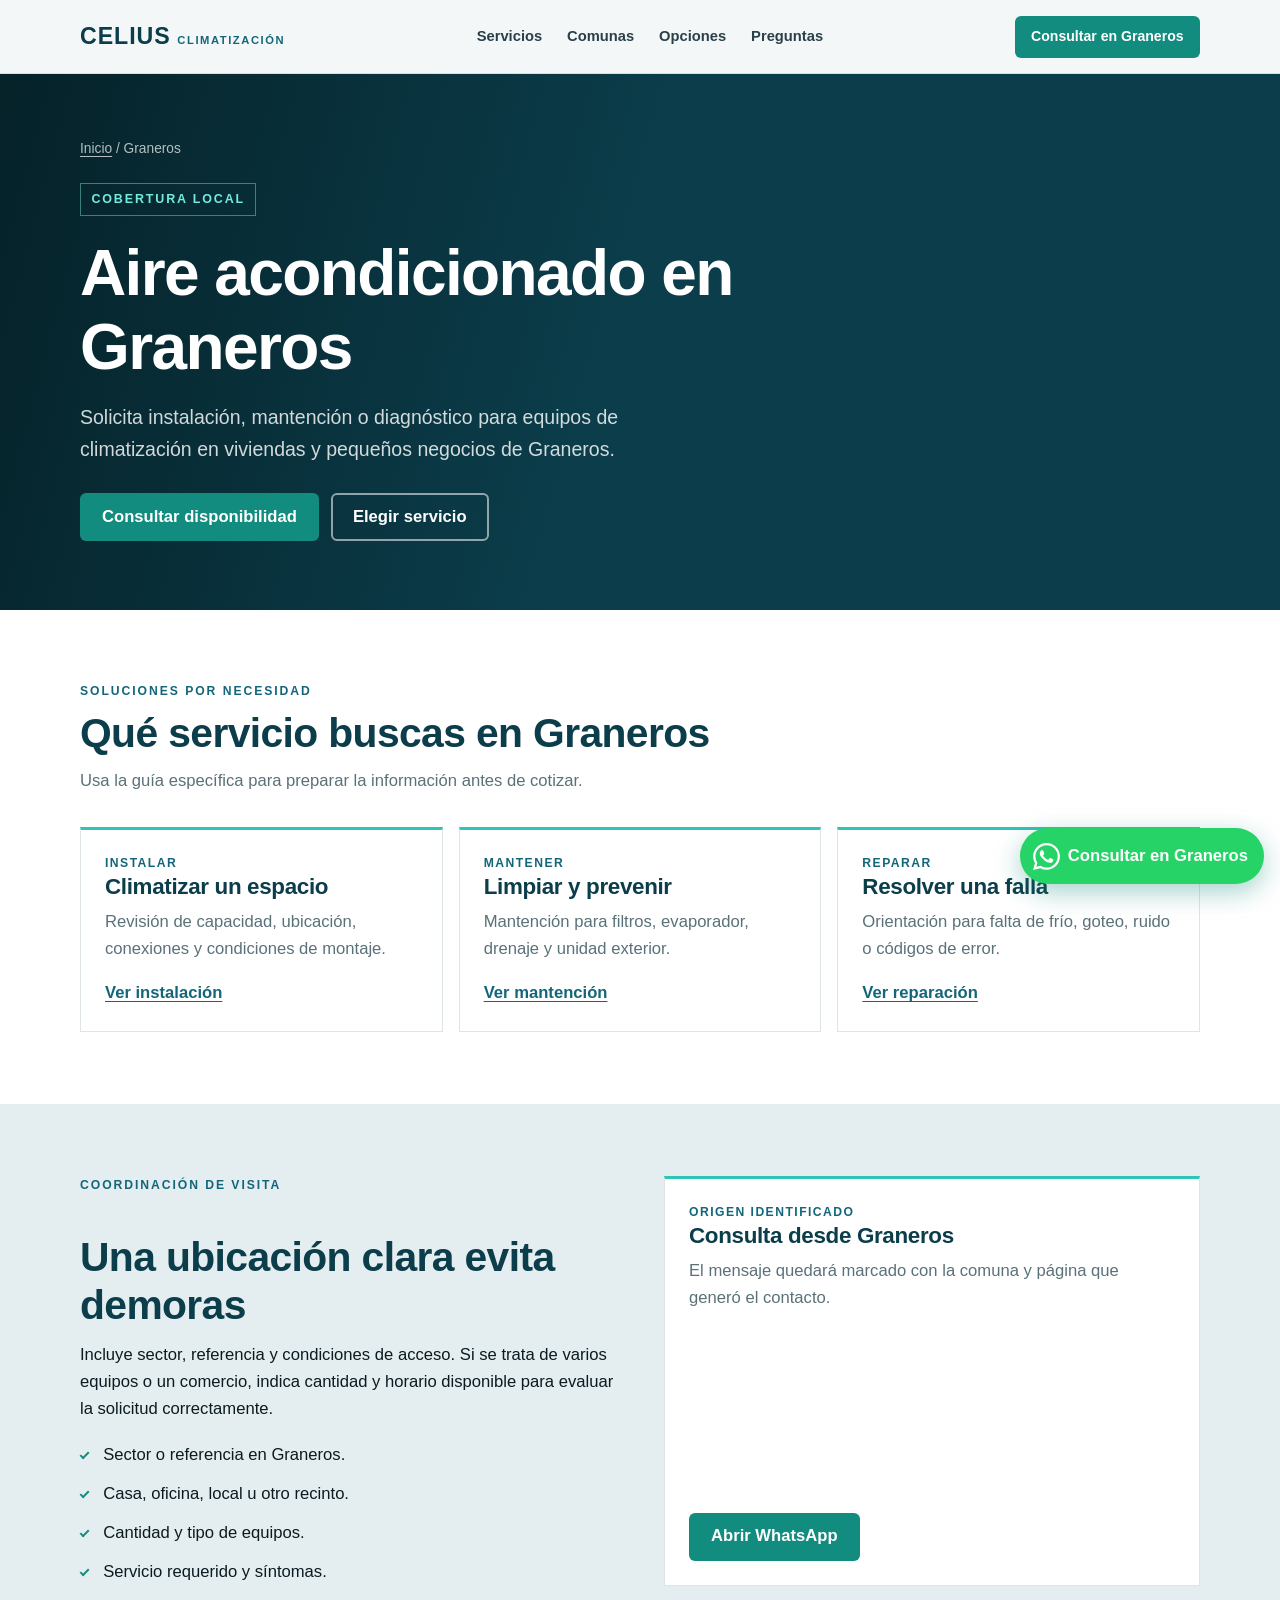
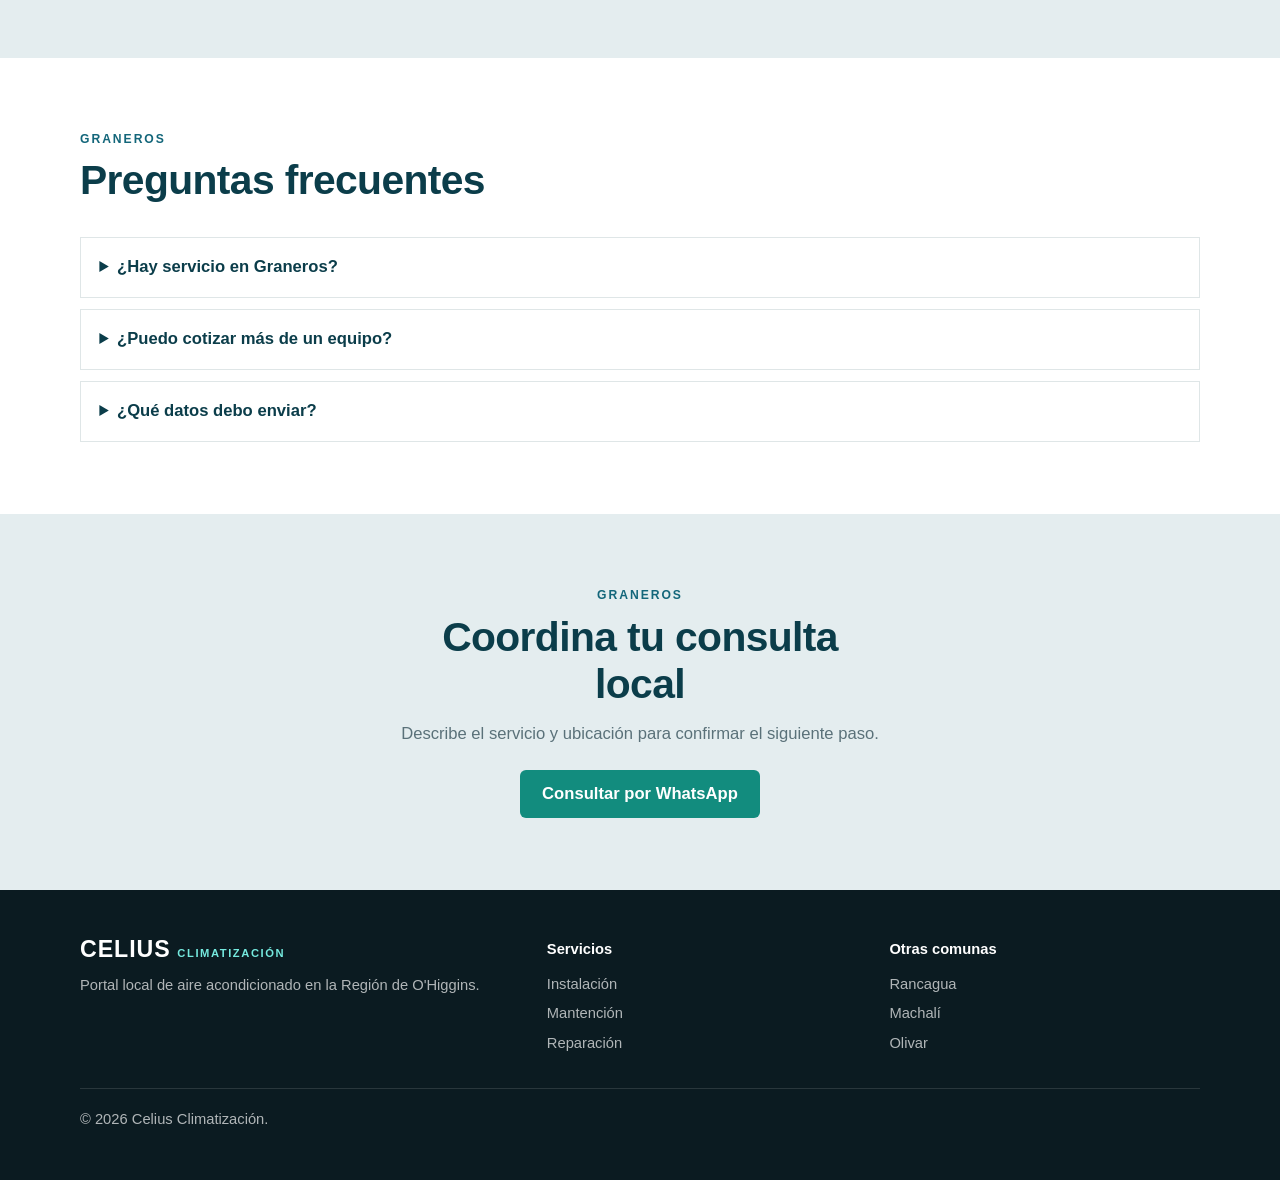
==== aire-acondicionado-graneros/index.html @ a05f1987 "feat: update sitemap and llms.txt with new service URLs and last modified dates, enhancing SEO and u" ====
<!DOCTYPE html>
<html lang="es-CL">
<head>
  <meta charset="UTF-8"><meta name="viewport" content="width=device-width, initial-scale=1"><meta name="theme-color" content="#0B3D4A">
  <title>Aire Acondicionado en Graneros | Servicio Técnico Local</title>
  <meta name="description" content="Cotiza instalación, mantención y reparación de aire acondicionado en Graneros. Atención residencial y comercial coordinada por WhatsApp.">
  <meta name="robots" content="index, follow, max-image-preview:large">
  <link rel="canonical" href="https://www.celius.cl/aire-acondicionado-graneros/"><link rel="icon" href="/favicon.ico" sizes="any"><link rel="stylesheet" href="/assets/site.css?v=20260730">
  <meta property="og:type" content="website"><meta property="og:locale" content="es_CL"><meta property="og:site_name" content="Celius Climatización">
  <meta property="og:title" content="Aire Acondicionado en Graneros"><meta property="og:description" content="Instalación, mantención y reparación de climatización en Graneros."><meta property="og:url" content="https://www.celius.cl/aire-acondicionado-graneros/"><meta property="og:image" content="https://www.celius.cl/images/hero-instalacion-exterior.jpg">
  <script type="application/ld+json">
  {
    "@context":"https://schema.org",
    "@graph":[
      {"@type":"WebPage","@id":"https://www.celius.cl/aire-acondicionado-graneros/#webpage","url":"https://www.celius.cl/aire-acondicionado-graneros/","name":"Aire Acondicionado en Graneros","description":"Instalación, mantención y reparación de aire acondicionado en Graneros.","isPartOf":{"@id":"https://www.celius.cl/#website"},"about":{"@id":"https://www.celius.cl/#business"}},
      {"@type":"BreadcrumbList","itemListElement":[{"@type":"ListItem","position":1,"name":"Inicio","item":"https://www.celius.cl/"},{"@type":"ListItem","position":2,"name":"Aire acondicionado en Graneros","item":"https://www.celius.cl/aire-acondicionado-graneros/"}]},
      {"@type":"FAQPage","mainEntity":[
        {"@type":"Question","name":"¿Hay servicio de aire acondicionado en Graneros?","acceptedAnswer":{"@type":"Answer","text":"Se reciben solicitudes de instalación, mantención y reparación en Graneros, sujetas a disponibilidad y evaluación del servicio."}},
        {"@type":"Question","name":"¿Puedo cotizar más de un equipo?","acceptedAnswer":{"@type":"Answer","text":"Sí. Indica la cantidad, tipo de recinto y servicio requerido para orientar la solicitud."}},
        {"@type":"Question","name":"¿Qué datos debo enviar desde Graneros?","acceptedAnswer":{"@type":"Answer","text":"Comparte sector o referencia, tipo de propiedad, servicio, cantidad de equipos y fotos si están disponibles."}}
      ]}
    ]
  }
  </script>
</head>
<body data-page="comuna-graneros">
  <a class="skip-link" href="#contenido">Saltar al contenido</a>
  <header class="site-header"><div class="wrap header-inner">
    <a class="logo" href="/" aria-label="Celius Climatización, inicio"><span class="logo-mark">Celius</span><span class="logo-sub">Climatización</span></a>
    <button class="nav-toggle" type="button" aria-expanded="false" aria-controls="site-nav" aria-label="Abrir menú"><span></span></button>
    <nav class="site-nav" id="site-nav" aria-label="Principal"><ul><li><a href="/#servicios">Servicios</a></li><li><a href="/#cobertura">Comunas</a></li><li><a href="#opciones">Opciones</a></li><li><a href="#preguntas">Preguntas</a></li></ul></nav>
    <a class="btn btn-primary header-cta" href="#" data-wa data-wa-source="graneros-header" data-wa-msg="Hola Celius Climatización, necesito servicio de aire acondicionado en Graneros. Sector: / Necesito:">Consultar en Graneros</a>
  </div></header>
  <main id="contenido">
    <section class="page-hero"><div class="wrap">
      <nav class="breadcrumb" aria-label="Migas de pan"><a href="/">Inicio</a> / Graneros</nav>
      <span class="brand-kicker">Cobertura local</span><h1>Aire acondicionado en Graneros</h1>
      <p>Solicita instalación, mantención o diagnóstico para equipos de climatización en viviendas y pequeños negocios de Graneros.</p>
      <div class="hero-actions"><a class="btn btn-primary" href="#" data-wa data-wa-source="graneros-hero" data-wa-msg="Hola Celius Climatización, necesito servicio en Graneros. Sector: / Servicio:">Consultar disponibilidad</a><a class="btn btn-light" href="#opciones">Elegir servicio</a></div>
    </div></section>
    <section class="surface" id="opciones"><div class="wrap">
      <div class="section-head reveal"><span class="eyebrow">Soluciones por necesidad</span><h2>Qué servicio buscas en Graneros</h2><p>Usa la guía específica para preparar la información antes de cotizar.</p></div>
      <div class="card-grid cols-3">
        <article class="card reveal"><span class="number">INSTALAR</span><h2>Climatizar un espacio</h2><p>Revisión de capacidad, ubicación, conexiones y condiciones de montaje.</p><a class="text-link" href="/instalacion-aire-acondicionado/">Ver instalación</a></article>
        <article class="card reveal"><span class="number">MANTENER</span><h2>Limpiar y prevenir</h2><p>Mantención para filtros, evaporador, drenaje y unidad exterior.</p><a class="text-link" href="/mantencion-aire-acondicionado/">Ver mantención</a></article>
        <article class="card reveal"><span class="number">REPARAR</span><h2>Resolver una falla</h2><p>Orientación para falta de frío, goteo, ruido o códigos de error.</p><a class="text-link" href="/reparacion-aire-acondicionado/">Ver reparación</a></article>
      </div>
    </div></section>
    <section class="deep"><div class="wrap split">
      <div class="content reveal"><span class="eyebrow">Coordinación de visita</span><h2>Una ubicación clara evita demoras</h2><p>Incluye sector, referencia y condiciones de acceso. Si se trata de varios equipos o un comercio, indica cantidad y horario disponible para evaluar la solicitud correctamente.</p><ul class="check-list"><li>Sector o referencia en Graneros.</li><li>Casa, oficina, local u otro recinto.</li><li>Cantidad y tipo de equipos.</li><li>Servicio requerido y síntomas.</li></ul></div>
      <aside class="card reveal"><span class="number">ORIGEN IDENTIFICADO</span><h2>Consulta desde Graneros</h2><p>El mensaje quedará marcado con la comuna y página que generó el contacto.</p><a class="btn btn-primary" href="#" data-wa data-wa-source="graneros-datos" data-wa-msg="Hola Celius Climatización, estoy en Graneros. Sector: / Cantidad de equipos: / Necesito:">Abrir WhatsApp</a></aside>
    </div></section>
    <section class="surface" id="preguntas"><div class="wrap">
      <div class="section-head reveal"><span class="eyebrow">Graneros</span><h2>Preguntas frecuentes</h2></div>
      <div class="faq">
        <details class="reveal"><summary>¿Hay servicio en Graneros?</summary><p>Se reciben solicitudes de instalación, mantención y reparación, sujetas a disponibilidad y evaluación.</p></details>
        <details class="reveal"><summary>¿Puedo cotizar más de un equipo?</summary><p>Sí. Indica cantidad, tipo de recinto y servicio para orientar la solicitud.</p></details>
        <details class="reveal"><summary>¿Qué datos debo enviar?</summary><p>Sector o referencia, tipo de propiedad, servicio, cantidad de equipos y fotos si están disponibles.</p></details>
      </div>
    </div></section>
    <section class="cta-band deep"><div class="wrap reveal"><span class="eyebrow">Graneros</span><h2>Coordina tu consulta local</h2><p>Describe el servicio y ubicación para confirmar el siguiente paso.</p><a class="btn btn-primary" href="#" data-wa data-wa-source="graneros-cta-final" data-wa-msg="Hola Celius Climatización, necesito servicio en Graneros. Sector: / Servicio:">Consultar por WhatsApp</a></div></section>
  </main>
  <footer class="site-footer"><div class="wrap footer-grid">
    <div><a class="logo" href="/"><span class="logo-mark">Celius</span><span class="logo-sub">Climatización</span></a><p>Portal local de aire acondicionado en la Región de O'Higgins.</p></div>
    <div><p class="footer-title">Servicios</p><ul class="footer-links"><li><a href="/instalacion-aire-acondicionado/">Instalación</a></li><li><a href="/mantencion-aire-acondicionado/">Mantención</a></li><li><a href="/reparacion-aire-acondicionado/">Reparación</a></li></ul></div>
    <div><p class="footer-title">Otras comunas</p><ul class="footer-links"><li><a href="/aire-acondicionado-rancagua/">Rancagua</a></li><li><a href="/aire-acondicionado-machali/">Machalí</a></li><li><a href="/aire-acondicionado-olivar/">Olivar</a></li></ul></div>
  </div><div class="wrap footer-meta"><p>© <span id="year"></span> Celius Climatización.</p></div></footer>
  <a class="wa-float" href="#" data-wa data-wa-source="graneros-flotante" data-wa-msg="Hola Celius Climatización, necesito servicio en Graneros. Necesito:" aria-label="Consultar servicio en Graneros"><svg viewBox="0 0 24 24" aria-hidden="true" fill="currentColor"><path d="M17.472 14.382c-.297-.149-1.758-.867-2.03-.967-.273-.099-.471-.148-.67.15-.197.297-.767.966-.94 1.164-.173.199-.347.223-.644.075-.297-.15-1.255-.463-2.39-1.475-.883-.788-1.48-1.761-1.653-2.059-.173-.297-.018-.458.13-.606.134-.133.298-.347.446-.52.149-.174.198-.298.298-.497.099-.198.05-.371-.025-.52-.075-.149-.669-1.612-.916-2.207-.242-.579-.487-.5-.669-.51-.173-.008-.371-.01-.57-.01-.198 0-.52.074-.792.372-.272.297-1.04 1.016-1.04 2.479 0 1.462 1.065 2.875 1.213 3.074.149.198 2.096 3.2 5.077 4.487.709.306 1.262.489 1.694.625.712.227 1.36.195 1.871.118.571-.085 1.758-.719 2.006-1.413.248-.694.248-1.289.173-1.413-.074-.124-.272-.198-.57-.347m-5.421 7.403h-.004a9.87 9.87 0 01-5.031-1.378l-.361-.214-3.741.982.998-3.648-.235-.374a9.86 9.86 0 01-1.51-5.26c.001-5.45 4.436-9.884 9.888-9.884 2.64 0 5.122 1.03 6.988 2.898a9.825 9.825 0 012.893 6.994c-.003 5.45-4.435 9.884-9.885 9.884m8.413-18.297A11.815 11.815 0 0012.05 0C5.495 0 .16 5.335.157 11.892c0 2.096.547 4.142 1.588 5.945L.057 24l6.305-1.654a11.882 11.882 0 005.683 1.448h.005c6.554 0 11.89-5.335 11.893-11.893a11.821 11.821 0 00-3.48-8.413z"/></svg><span class="wa-label">Consultar en Graneros</span></a>
  <script src="/assets/site.js?v=20260730" defer></script>
</body>
</html>
---- assets/site.css ----
:root {
  --ink: #0b1b21;
  --ink-soft: #294049;
  --muted: #5a7179;
  --paper: #f3f7f8;
  --paper-deep: #e4edef;
  --white: #fff;
  --brand: #0b3d4a;
  --brand-mid: #13667a;
  --frost: #2ec4b6;
  --frost-bright: #75eadf;
  --cta: #128c7e;
  --cta-hover: #0e7167;
  --line: rgba(11, 61, 74, 0.13);
  --radius: 6px;
  --max: 1120px;
  --header-h: 68px;
  --display: "Bahnschrift", "Segoe UI Variable Display", "Avenir Next Condensed", sans-serif;
  --body: "Segoe UI Variable Text", "Segoe UI", "Helvetica Neue", sans-serif;
  --ease: cubic-bezier(.22, 1, .36, 1);
}

*, *::before, *::after { box-sizing: border-box; margin: 0; padding: 0; }
html { scroll-behavior: smooth; -webkit-text-size-adjust: 100%; }
body {
  font-family: var(--body);
  font-size: 1.04rem;
  line-height: 1.62;
  color: var(--ink);
  background: var(--paper);
  overflow-x: hidden;
}
img, svg { display: block; max-width: 100%; }
a { color: inherit; text-decoration: none; }
button { font: inherit; }
.wrap { width: min(100% - 2rem, var(--max)); margin-inline: auto; }
.skip-link {
  position: fixed; top: .5rem; left: .5rem; z-index: 100;
  padding: .65rem 1rem; background: var(--ink); color: var(--white);
  transform: translateY(-150%);
}
.skip-link:focus { transform: translateY(0); }

.site-header {
  position: sticky; top: 0; z-index: 40; min-height: var(--header-h);
  display: flex; align-items: center;
  background: rgba(243, 247, 248, .94);
  border-bottom: 1px solid var(--line);
  backdrop-filter: blur(14px);
}
.site-header.is-scrolled { box-shadow: 0 6px 24px rgba(11, 61, 74, .08); }
.header-inner { display: flex; align-items: center; justify-content: space-between; gap: 1rem; }
.logo { display: inline-flex; align-items: baseline; gap: .42rem; color: var(--brand); line-height: 1; }
.logo-mark { font-family: var(--display); font-size: 1.45rem; font-weight: 800; letter-spacing: .04em; text-transform: uppercase; }
.logo-sub { font-size: .7rem; font-weight: 700; letter-spacing: .14em; text-transform: uppercase; color: var(--brand-mid); }
.nav-toggle {
  display: inline-grid; place-items: center; width: 44px; height: 44px;
  border: 1px solid var(--line); border-radius: var(--radius);
  background: transparent; color: var(--brand); cursor: pointer;
}
.nav-toggle span, .nav-toggle span::before, .nav-toggle span::after {
  width: 18px; height: 2px; background: currentColor; display: block;
}
.nav-toggle span { position: relative; }
.nav-toggle span::before, .nav-toggle span::after { content: ""; position: absolute; left: 0; }
.nav-toggle span::before { top: -6px; }
.nav-toggle span::after { top: 6px; }
.nav-toggle[aria-expanded="true"] span { background: transparent; }
.nav-toggle[aria-expanded="true"] span::before { top: 0; transform: rotate(45deg); }
.nav-toggle[aria-expanded="true"] span::after { top: 0; transform: rotate(-45deg); }
.site-nav {
  position: fixed; inset: var(--header-h) 0 auto;
  padding: 1rem 1.25rem 1.25rem; background: var(--paper);
  border-bottom: 1px solid var(--line);
  transform: translateY(-120%); opacity: 0; pointer-events: none;
  transition: transform .3s var(--ease), opacity .2s ease;
}
.site-nav.is-open { transform: translateY(0); opacity: 1; pointer-events: auto; }
.site-nav ul { list-style: none; display: flex; flex-direction: column; gap: .2rem; }
.site-nav a { display: block; padding: .7rem .55rem; font-size: .92rem; font-weight: 650; color: var(--ink-soft); }
.site-nav a:hover, .site-nav a:focus-visible { color: var(--brand); background: var(--paper-deep); outline: none; }
.header-cta { display: none; }

.btn {
  min-height: 48px; display: inline-flex; align-items: center; justify-content: center; gap: .5rem;
  padding: .72rem 1.25rem; border: 2px solid transparent; border-radius: var(--radius);
  font-weight: 750; line-height: 1.25; cursor: pointer;
  transition: background .2s ease, color .2s ease, border-color .2s ease, transform .2s var(--ease);
}
.btn:active { transform: translateY(1px); }
.btn-primary { background: var(--cta); color: var(--white); }
.btn-primary:hover, .btn-primary:focus-visible { background: var(--cta-hover); outline: none; }
.btn-outline { color: var(--brand); border-color: rgba(11, 61, 74, .28); background: transparent; }
.btn-outline:hover, .btn-outline:focus-visible { border-color: var(--brand); background: rgba(11, 61, 74, .05); outline: none; }
.btn-light { color: var(--white); border-color: rgba(255,255,255,.55); }
.btn-light:hover, .btn-light:focus-visible { background: rgba(255,255,255,.12); border-color: var(--white); outline: none; }
.text-link { color: var(--brand-mid); font-weight: 700; text-decoration: underline; text-underline-offset: .2em; }

.hero, .page-hero { position: relative; isolation: isolate; overflow: hidden; color: var(--white); background: var(--brand); }
.hero { min-height: min(780px, calc(100svh - var(--header-h))); display: grid; align-items: end; }
.hero-media { position: absolute; inset: 0; z-index: -2; }
.hero-media img { width: 100%; height: 100%; object-fit: cover; object-position: 70% center; }
.hero::after, .page-hero::after {
  content: ""; position: absolute; inset: 0; z-index: -1;
  background: linear-gradient(105deg, rgba(5,32,39,.94), rgba(11,61,74,.82) 48%, rgba(11,61,74,.45));
}
.hero-content { padding: 4.2rem 0 4.8rem; max-width: 760px; }
.brand-kicker {
  display: inline-flex; margin-bottom: 1.25rem; padding: .35rem .65rem;
  border: 1px solid rgba(117,234,223,.45); color: var(--frost-bright);
  font-family: var(--display); font-size: .78rem; font-weight: 750; letter-spacing: .15em; text-transform: uppercase;
}
h1, h2, h3 { font-family: var(--display); line-height: 1.16; }
h1 { font-size: clamp(2.15rem, 8vw, 4.8rem); letter-spacing: -.025em; }
h2 { font-size: clamp(1.7rem, 4vw, 2.55rem); color: var(--brand); letter-spacing: -.015em; }
h3 { font-size: 1.18rem; }
.hero h1 { max-width: 15ch; }
.hero-lead, .page-hero p { max-width: 55ch; margin-top: 1.1rem; color: rgba(255,255,255,.82); font-size: clamp(1.05rem, 2.5vw, 1.22rem); }
.hero-actions { display: flex; flex-wrap: wrap; gap: .75rem; margin-top: 1.75rem; }
.proof-line { display: flex; flex-wrap: wrap; gap: .65rem 1.2rem; margin-top: 1.65rem; color: rgba(255,255,255,.76); font-size: .92rem; }
.proof-line span::before { content: "—"; color: var(--frost-bright); margin-right: .45rem; }
.page-hero { padding: 4rem 0 4.3rem; }
.page-hero h1 { max-width: 19ch; font-size: clamp(2rem, 7vw, 4rem); }
.breadcrumb { margin-bottom: 1.4rem; font-size: .86rem; color: rgba(255,255,255,.7); }
.breadcrumb a { text-decoration: underline; text-underline-offset: .2em; }

section { padding: 4.5rem 0; }
.section-head { max-width: 680px; margin-bottom: 2rem; }
.eyebrow {
  display: block; margin-bottom: .5rem; color: var(--brand-mid);
  font-family: var(--display); font-size: .76rem; font-weight: 800; letter-spacing: .16em; text-transform: uppercase;
}
.section-head p, .muted { color: var(--muted); margin-top: .7rem; }
.surface { background: var(--white); }
.deep { background: var(--paper-deep); }
.dark { background: var(--brand); color: var(--white); }
.dark h2 { color: var(--white); }
.dark .eyebrow { color: var(--frost-bright); }
.dark .section-head p, .dark .muted { color: rgba(255,255,255,.72); }

.card-grid { display: grid; gap: 1rem; }
.card {
  display: flex; flex-direction: column; min-height: 100%; padding: 1.5rem;
  background: var(--white); border: 1px solid var(--line); border-top: 3px solid var(--frost);
}
.card h3, .card h2 { margin-bottom: .55rem; }
.card h2 { font-size: 1.4rem; }
.card p { color: var(--muted); flex: 1; }
.card .text-link, .card .btn { align-self: flex-start; margin-top: 1.1rem; }
.number { color: var(--brand-mid); font-family: var(--display); font-size: .76rem; font-weight: 800; letter-spacing: .12em; }
.feature-grid { display: grid; gap: 1.3rem; }
.feature { padding-left: 1rem; border-left: 3px solid var(--frost); }
.feature p { margin-top: .35rem; color: var(--muted); }
.dark .feature p { color: rgba(255,255,255,.72); }

.split { display: grid; gap: 2rem; align-items: center; }
.split-copy p + p { margin-top: 1rem; }
.visual { overflow: hidden; min-height: 280px; background: var(--paper-deep); }
.visual img { width: 100%; height: 100%; min-height: 280px; object-fit: cover; }
.content { max-width: 760px; }
.content h2 { margin-top: 2.4rem; margin-bottom: .8rem; }
.content h2:first-child { margin-top: 0; }
.content h3 { margin-top: 1.5rem; margin-bottom: .45rem; }
.content p + p { margin-top: .9rem; }
.check-list { display: grid; gap: .75rem; margin-top: 1.2rem; list-style: none; }
.check-list li { position: relative; padding-left: 1.45rem; }
.check-list li::before { content: ""; position: absolute; left: 0; top: .62em; width: .55rem; height: .3rem; border-left: 2px solid var(--cta); border-bottom: 2px solid var(--cta); transform: rotate(-45deg); }
.link-list { display: grid; gap: .8rem; list-style: none; }
.link-list a { display: flex; justify-content: space-between; gap: 1rem; padding-bottom: .7rem; border-bottom: 1px solid var(--line); color: var(--brand); font-weight: 700; }
.link-list a::after { content: "→"; color: var(--brand-mid); }

.faq { display: grid; gap: .7rem; }
.faq details { background: var(--white); border: 1px solid var(--line); }
.faq summary { padding: 1rem 1.15rem; cursor: pointer; font-family: var(--display); font-weight: 750; color: var(--brand); }
.faq details p { padding: 0 1.15rem 1.1rem; color: var(--muted); }
.cta-band { text-align: center; }
.cta-band h2 { max-width: 20ch; margin-inline: auto; }
.cta-band p { max-width: 52ch; margin: .8rem auto 1.4rem; color: var(--muted); }

.site-footer { padding: 3rem 0 6rem; background: var(--ink); color: rgba(255,255,255,.68); font-size: .92rem; }
.footer-grid { display: grid; gap: 2rem; }
.site-footer .logo { color: var(--white); margin-bottom: .8rem; }
.site-footer .logo-sub { color: var(--frost-bright); }
.footer-title { color: var(--white); font-family: var(--display); font-weight: 750; margin-bottom: .65rem; }
.footer-links { list-style: none; display: grid; gap: .38rem; }
.footer-links a:hover { color: var(--white); }
.footer-meta { margin-top: 2rem; padding-top: 1.2rem; border-top: 1px solid rgba(255,255,255,.12); }

.wa-float {
  position: fixed; right: max(1rem, env(safe-area-inset-right)); bottom: max(1rem, env(safe-area-inset-bottom)); z-index: 50;
  display: inline-flex; align-items: center; justify-content: center; gap: .5rem; width: 56px; height: 56px;
  background: #25d366; color: var(--white); border-radius: 16px; font-weight: 750;
  box-shadow: 0 8px 26px rgba(18,140,126,.38);
}
.wa-float svg { width: 27px; height: 27px; }
.wa-label { display: none; }
.reveal { opacity: 0; transform: translateY(16px); transition: opacity .6s var(--ease), transform .6s var(--ease); }
.reveal.is-in { opacity: 1; transform: none; }

@media (min-width: 700px) {
  .card-grid.cols-3 { grid-template-columns: repeat(3, 1fr); }
  .card-grid.cols-4 { grid-template-columns: repeat(2, 1fr); }
  .feature-grid { grid-template-columns: repeat(3, 1fr); }
  .split { grid-template-columns: 1fr 1fr; gap: 3rem; }
  .footer-grid { grid-template-columns: 1.4fr 1fr 1fr; }
}

@media (min-width: 900px) {
  :root { --header-h: 74px; }
  .nav-toggle { display: none; }
  .site-nav { position: static; inset: auto; padding: 0; border: 0; background: transparent; transform: none; opacity: 1; pointer-events: auto; }
  .site-nav ul { flex-direction: row; align-items: center; }
  .site-nav a { padding: .45rem .68rem; }
  .header-cta { display: inline-flex; min-height: 42px; padding: .5rem .9rem; font-size: .88rem; }
  .card-grid.cols-4 { grid-template-columns: repeat(4, 1fr); }
  .hero-content { padding: 6rem 0 6.5rem; }
  .site-footer { padding-bottom: 3rem; }
  .wa-float { width: auto; height: auto; min-height: 56px; padding: .72rem 1rem .72rem .82rem; border-radius: 999px; }
  .wa-label { display: inline; }
}

@media (prefers-reduced-motion: reduce) {
  html { scroll-behavior: auto; }
  *, *::before, *::after { animation-duration: .01ms !important; transition-duration: .01ms !important; }
  .reveal { opacity: 1; transform: none; }
}
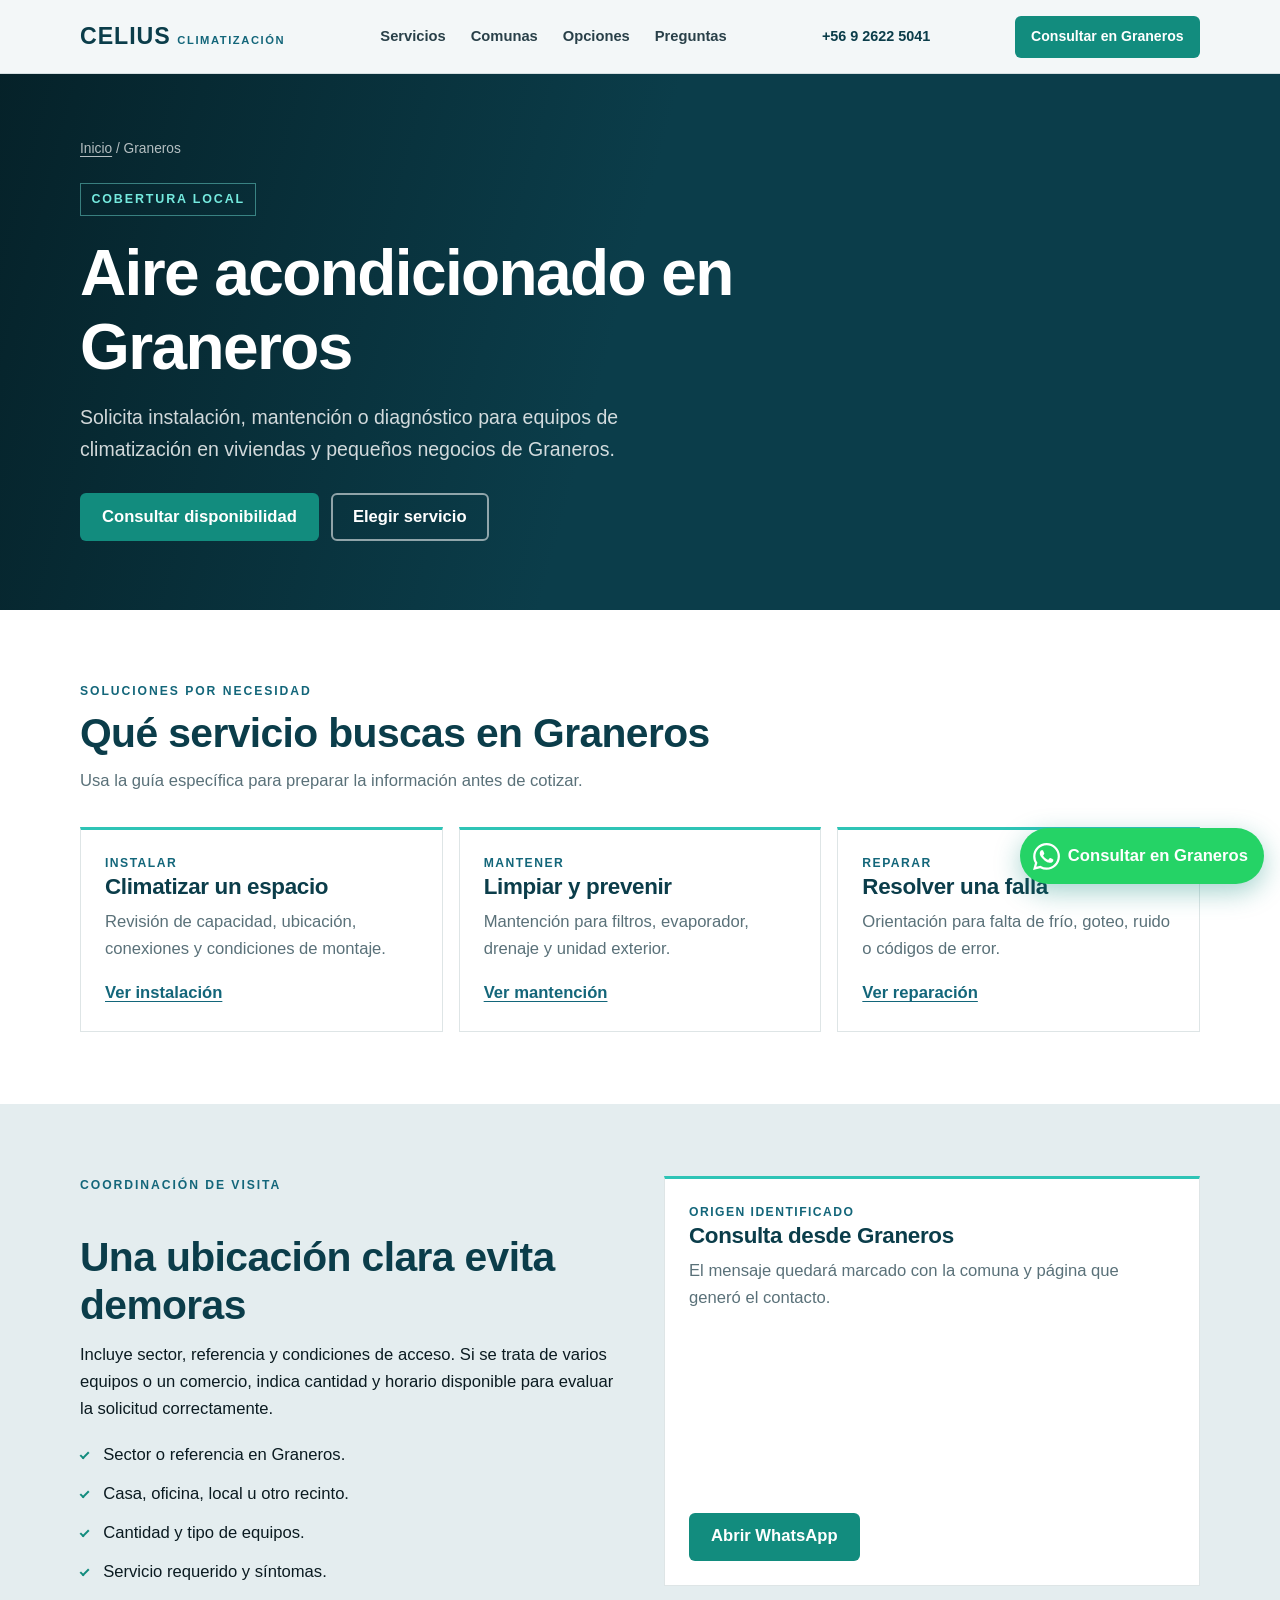
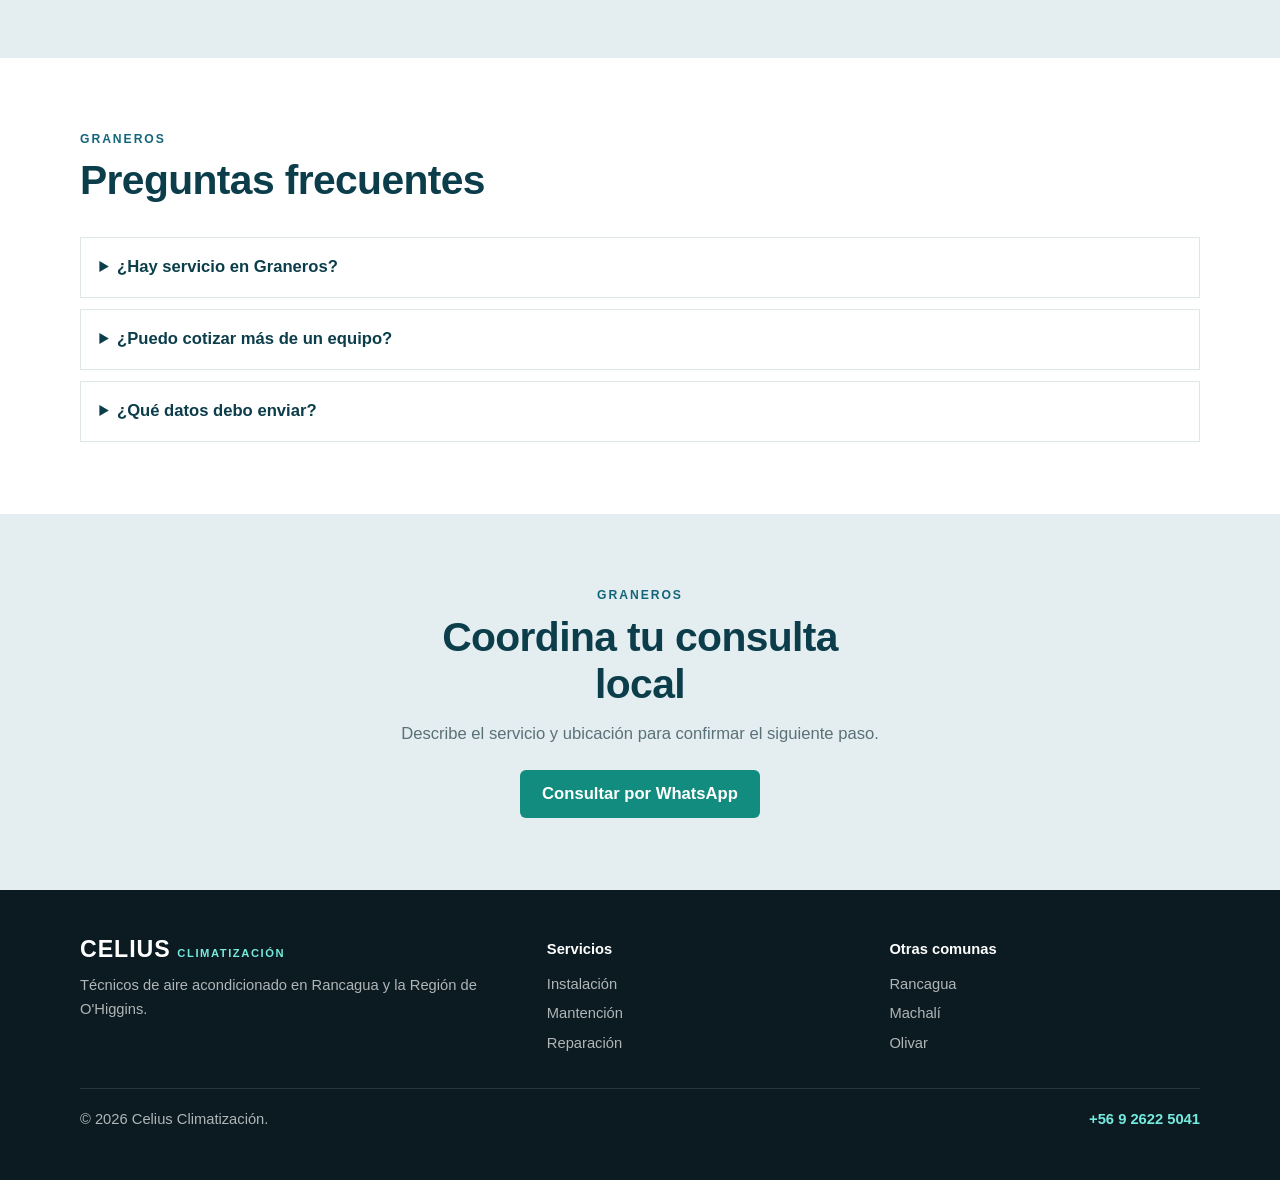
==== commit 027194f9: "Clarify Celius as a local HVAC provider and enable GA4 contact events. Strengthen entity signals (sc" ====
--- a/aire-acondicionado-graneros/index.html
+++ b/aire-acondicionado-graneros/index.html
@@ -5,7 +5,7 @@
   <title>Aire Acondicionado en Graneros | Servicio Técnico Local</title>
   <meta name="description" content="Cotiza instalación, mantención y reparación de aire acondicionado en Graneros. Atención residencial y comercial coordinada por WhatsApp.">
   <meta name="robots" content="index, follow, max-image-preview:large">
-  <link rel="canonical" href="https://www.celius.cl/aire-acondicionado-graneros/"><link rel="icon" href="/favicon.ico" sizes="any"><link rel="stylesheet" href="/assets/site.css?v=20260730">
+  <link rel="canonical" href="https://www.celius.cl/aire-acondicionado-graneros/"><link rel="icon" href="/favicon.ico" sizes="any"><link rel="stylesheet" href="/assets/site.css?v=20261112">
   <meta property="og:type" content="website"><meta property="og:locale" content="es_CL"><meta property="og:site_name" content="Celius Climatización">
   <meta property="og:title" content="Aire Acondicionado en Graneros"><meta property="og:description" content="Instalación, mantención y reparación de climatización en Graneros."><meta property="og:url" content="https://www.celius.cl/aire-acondicionado-graneros/"><meta property="og:image" content="https://www.celius.cl/images/hero-instalacion-exterior.jpg">
   <script type="application/ld+json">
@@ -29,14 +29,15 @@
     <a class="logo" href="/" aria-label="Celius Climatización, inicio"><span class="logo-mark">Celius</span><span class="logo-sub">Climatización</span></a>
     <button class="nav-toggle" type="button" aria-expanded="false" aria-controls="site-nav" aria-label="Abrir menú"><span></span></button>
     <nav class="site-nav" id="site-nav" aria-label="Principal"><ul><li><a href="/#servicios">Servicios</a></li><li><a href="/#cobertura">Comunas</a></li><li><a href="#opciones">Opciones</a></li><li><a href="#preguntas">Preguntas</a></li></ul></nav>
-    <a class="btn btn-primary header-cta" href="#" data-wa data-wa-source="graneros-header" data-wa-msg="Hola Celius Climatización, necesito servicio de aire acondicionado en Graneros. Sector: / Necesito:">Consultar en Graneros</a>
+    <a class="header-phone" href="tel:+56926225041">+56 9 2622 5041</a>
+      <a class="btn btn-primary header-cta" href="https://wa.me/56926225041" data-wa data-wa-source="graneros-header" data-wa-msg="Hola Celius Climatización, necesito servicio de aire acondicionado en Graneros. Sector: / Necesito:">Consultar en Graneros</a>
   </div></header>
   <main id="contenido">
     <section class="page-hero"><div class="wrap">
       <nav class="breadcrumb" aria-label="Migas de pan"><a href="/">Inicio</a> / Graneros</nav>
       <span class="brand-kicker">Cobertura local</span><h1>Aire acondicionado en Graneros</h1>
       <p>Solicita instalación, mantención o diagnóstico para equipos de climatización en viviendas y pequeños negocios de Graneros.</p>
-      <div class="hero-actions"><a class="btn btn-primary" href="#" data-wa data-wa-source="graneros-hero" data-wa-msg="Hola Celius Climatización, necesito servicio en Graneros. Sector: / Servicio:">Consultar disponibilidad</a><a class="btn btn-light" href="#opciones">Elegir servicio</a></div>
+      <div class="hero-actions"><a class="btn btn-primary" href="https://wa.me/56926225041" data-wa data-wa-source="graneros-hero" data-wa-msg="Hola Celius Climatización, necesito servicio en Graneros. Sector: / Servicio:">Consultar disponibilidad</a><a class="btn btn-light" href="#opciones">Elegir servicio</a></div>
     </div></section>
     <section class="surface" id="opciones"><div class="wrap">
       <div class="section-head reveal"><span class="eyebrow">Soluciones por necesidad</span><h2>Qué servicio buscas en Graneros</h2><p>Usa la guía específica para preparar la información antes de cotizar.</p></div>
@@ -48,7 +49,7 @@
     </div></section>
     <section class="deep"><div class="wrap split">
       <div class="content reveal"><span class="eyebrow">Coordinación de visita</span><h2>Una ubicación clara evita demoras</h2><p>Incluye sector, referencia y condiciones de acceso. Si se trata de varios equipos o un comercio, indica cantidad y horario disponible para evaluar la solicitud correctamente.</p><ul class="check-list"><li>Sector o referencia en Graneros.</li><li>Casa, oficina, local u otro recinto.</li><li>Cantidad y tipo de equipos.</li><li>Servicio requerido y síntomas.</li></ul></div>
-      <aside class="card reveal"><span class="number">ORIGEN IDENTIFICADO</span><h2>Consulta desde Graneros</h2><p>El mensaje quedará marcado con la comuna y página que generó el contacto.</p><a class="btn btn-primary" href="#" data-wa data-wa-source="graneros-datos" data-wa-msg="Hola Celius Climatización, estoy en Graneros. Sector: / Cantidad de equipos: / Necesito:">Abrir WhatsApp</a></aside>
+      <aside class="card reveal"><span class="number">ORIGEN IDENTIFICADO</span><h2>Consulta desde Graneros</h2><p>El mensaje quedará marcado con la comuna y página que generó el contacto.</p><a class="btn btn-primary" href="https://wa.me/56926225041" data-wa data-wa-source="graneros-datos" data-wa-msg="Hola Celius Climatización, estoy en Graneros. Sector: / Cantidad de equipos: / Necesito:">Abrir WhatsApp</a></aside>
     </div></section>
     <section class="surface" id="preguntas"><div class="wrap">
       <div class="section-head reveal"><span class="eyebrow">Graneros</span><h2>Preguntas frecuentes</h2></div>
@@ -58,14 +59,14 @@
         <details class="reveal"><summary>¿Qué datos debo enviar?</summary><p>Sector o referencia, tipo de propiedad, servicio, cantidad de equipos y fotos si están disponibles.</p></details>
       </div>
     </div></section>
-    <section class="cta-band deep"><div class="wrap reveal"><span class="eyebrow">Graneros</span><h2>Coordina tu consulta local</h2><p>Describe el servicio y ubicación para confirmar el siguiente paso.</p><a class="btn btn-primary" href="#" data-wa data-wa-source="graneros-cta-final" data-wa-msg="Hola Celius Climatización, necesito servicio en Graneros. Sector: / Servicio:">Consultar por WhatsApp</a></div></section>
+    <section class="cta-band deep"><div class="wrap reveal"><span class="eyebrow">Graneros</span><h2>Coordina tu consulta local</h2><p>Describe el servicio y ubicación para confirmar el siguiente paso.</p><a class="btn btn-primary" href="https://wa.me/56926225041" data-wa data-wa-source="graneros-cta-final" data-wa-msg="Hola Celius Climatización, necesito servicio en Graneros. Sector: / Servicio:">Consultar por WhatsApp</a></div></section>
   </main>
   <footer class="site-footer"><div class="wrap footer-grid">
-    <div><a class="logo" href="/"><span class="logo-mark">Celius</span><span class="logo-sub">Climatización</span></a><p>Portal local de aire acondicionado en la Región de O'Higgins.</p></div>
+    <div><a class="logo" href="/"><span class="logo-mark">Celius</span><span class="logo-sub">Climatización</span></a><p>Técnicos de aire acondicionado en Rancagua y la Región de O'Higgins.</p></div>
     <div><p class="footer-title">Servicios</p><ul class="footer-links"><li><a href="/instalacion-aire-acondicionado/">Instalación</a></li><li><a href="/mantencion-aire-acondicionado/">Mantención</a></li><li><a href="/reparacion-aire-acondicionado/">Reparación</a></li></ul></div>
     <div><p class="footer-title">Otras comunas</p><ul class="footer-links"><li><a href="/aire-acondicionado-rancagua/">Rancagua</a></li><li><a href="/aire-acondicionado-machali/">Machalí</a></li><li><a href="/aire-acondicionado-olivar/">Olivar</a></li></ul></div>
-  </div><div class="wrap footer-meta"><p>© <span id="year"></span> Celius Climatización.</p></div></footer>
-  <a class="wa-float" href="#" data-wa data-wa-source="graneros-flotante" data-wa-msg="Hola Celius Climatización, necesito servicio en Graneros. Necesito:" aria-label="Consultar servicio en Graneros"><svg viewBox="0 0 24 24" aria-hidden="true" fill="currentColor"><path d="M17.472 14.382c-.297-.149-1.758-.867-2.03-.967-.273-.099-.471-.148-.67.15-.197.297-.767.966-.94 1.164-.173.199-.347.223-.644.075-.297-.15-1.255-.463-2.39-1.475-.883-.788-1.48-1.761-1.653-2.059-.173-.297-.018-.458.13-.606.134-.133.298-.347.446-.52.149-.174.198-.298.298-.497.099-.198.05-.371-.025-.52-.075-.149-.669-1.612-.916-2.207-.242-.579-.487-.5-.669-.51-.173-.008-.371-.01-.57-.01-.198 0-.52.074-.792.372-.272.297-1.04 1.016-1.04 2.479 0 1.462 1.065 2.875 1.213 3.074.149.198 2.096 3.2 5.077 4.487.709.306 1.262.489 1.694.625.712.227 1.36.195 1.871.118.571-.085 1.758-.719 2.006-1.413.248-.694.248-1.289.173-1.413-.074-.124-.272-.198-.57-.347m-5.421 7.403h-.004a9.87 9.87 0 01-5.031-1.378l-.361-.214-3.741.982.998-3.648-.235-.374a9.86 9.86 0 01-1.51-5.26c.001-5.45 4.436-9.884 9.888-9.884 2.64 0 5.122 1.03 6.988 2.898a9.825 9.825 0 012.893 6.994c-.003 5.45-4.435 9.884-9.885 9.884m8.413-18.297A11.815 11.815 0 0012.05 0C5.495 0 .16 5.335.157 11.892c0 2.096.547 4.142 1.588 5.945L.057 24l6.305-1.654a11.882 11.882 0 005.683 1.448h.005c6.554 0 11.89-5.335 11.893-11.893a11.821 11.821 0 00-3.48-8.413z"/></svg><span class="wa-label">Consultar en Graneros</span></a>
-  <script src="/assets/site.js?v=20260730" defer></script>
+  </div><div class="wrap footer-meta"><p>© <span id="year"></span> Celius Climatización.</p><p class="footer-contact"><a href="tel:+56926225041">+56 9 2622 5041</a></p></div></footer>
+  <a class="wa-float" href="https://wa.me/56926225041" data-wa data-wa-source="graneros-flotante" data-wa-msg="Hola Celius Climatización, necesito servicio en Graneros. Necesito:" aria-label="Consultar servicio en Graneros"><svg viewBox="0 0 24 24" aria-hidden="true" fill="currentColor"><path d="M17.472 14.382c-.297-.149-1.758-.867-2.03-.967-.273-.099-.471-.148-.67.15-.197.297-.767.966-.94 1.164-.173.199-.347.223-.644.075-.297-.15-1.255-.463-2.39-1.475-.883-.788-1.48-1.761-1.653-2.059-.173-.297-.018-.458.13-.606.134-.133.298-.347.446-.52.149-.174.198-.298.298-.497.099-.198.05-.371-.025-.52-.075-.149-.669-1.612-.916-2.207-.242-.579-.487-.5-.669-.51-.173-.008-.371-.01-.57-.01-.198 0-.52.074-.792.372-.272.297-1.04 1.016-1.04 2.479 0 1.462 1.065 2.875 1.213 3.074.149.198 2.096 3.2 5.077 4.487.709.306 1.262.489 1.694.625.712.227 1.36.195 1.871.118.571-.085 1.758-.719 2.006-1.413.248-.694.248-1.289.173-1.413-.074-.124-.272-.198-.57-.347m-5.421 7.403h-.004a9.87 9.87 0 01-5.031-1.378l-.361-.214-3.741.982.998-3.648-.235-.374a9.86 9.86 0 01-1.51-5.26c.001-5.45 4.436-9.884 9.888-9.884 2.64 0 5.122 1.03 6.988 2.898a9.825 9.825 0 012.893 6.994c-.003 5.45-4.435 9.884-9.885 9.884m8.413-18.297A11.815 11.815 0 0012.05 0C5.495 0 .16 5.335.157 11.892c0 2.096.547 4.142 1.588 5.945L.057 24l6.305-1.654a11.882 11.882 0 005.683 1.448h.005c6.554 0 11.89-5.335 11.893-11.893a11.821 11.821 0 00-3.48-8.413z"/></svg><span class="wa-label">Consultar en Graneros</span></a>
+  <script src="/assets/site.js?v=20261112" defer></script>
 </body>
 </html>
--- a/assets/site.css
+++ b/assets/site.css
@@ -79,6 +79,14 @@
 .site-nav ul { list-style: none; display: flex; flex-direction: column; gap: .2rem; }
 .site-nav a { display: block; padding: .7rem .55rem; font-size: .92rem; font-weight: 650; color: var(--ink-soft); }
 .site-nav a:hover, .site-nav a:focus-visible { color: var(--brand); background: var(--paper-deep); outline: none; }
+.header-phone {
+  display: none;
+  color: var(--brand);
+  font-weight: 750;
+  font-size: .9rem;
+  white-space: nowrap;
+}
+.header-phone:hover, .header-phone:focus-visible { color: var(--brand-mid); outline: none; }
 .header-cta { display: none; }
 
 .btn {
@@ -114,7 +122,7 @@
 h1 { font-size: clamp(2.15rem, 8vw, 4.8rem); letter-spacing: -.025em; }
 h2 { font-size: clamp(1.7rem, 4vw, 2.55rem); color: var(--brand); letter-spacing: -.015em; }
 h3 { font-size: 1.18rem; }
-.hero h1 { max-width: 15ch; }
+.hero h1 { max-width: 18ch; }
 .hero-lead, .page-hero p { max-width: 55ch; margin-top: 1.1rem; color: rgba(255,255,255,.82); font-size: clamp(1.05rem, 2.5vw, 1.22rem); }
 .hero-actions { display: flex; flex-wrap: wrap; gap: .75rem; margin-top: 1.75rem; }
 .proof-line { display: flex; flex-wrap: wrap; gap: .65rem 1.2rem; margin-top: 1.65rem; color: rgba(255,255,255,.76); font-size: .92rem; }
@@ -184,7 +192,35 @@
 .footer-title { color: var(--white); font-family: var(--display); font-weight: 750; margin-bottom: .65rem; }
 .footer-links { list-style: none; display: grid; gap: .38rem; }
 .footer-links a:hover { color: var(--white); }
-.footer-meta { margin-top: 2rem; padding-top: 1.2rem; border-top: 1px solid rgba(255,255,255,.12); }
+.footer-meta {
+  margin-top: 2rem; padding-top: 1.2rem; border-top: 1px solid rgba(255,255,255,.12);
+  display: flex; flex-wrap: wrap; gap: .75rem 1.5rem; align-items: center; justify-content: space-between;
+}
+.footer-contact a { color: var(--frost-bright); font-weight: 750; }
+.footer-contact a:hover, .footer-contact a:focus-visible { color: var(--white); outline: none; }
+
+.work-grid { display: grid; gap: 1rem; }
+.work-card {
+  overflow: hidden; background: var(--white); border: 1px solid var(--line); border-top: 3px solid var(--frost);
+}
+.work-card img { width: 100%; height: 220px; object-fit: cover; }
+.work-card p { padding: .9rem 1rem 1.1rem; color: var(--muted); font-size: .95rem; }
+.quote-grid { display: grid; gap: 1rem; }
+.quote-card {
+  padding: 1.35rem 1.4rem; background: var(--white); border: 1px solid var(--line);
+  border-left: 3px solid var(--frost);
+}
+.quote-card p { color: var(--ink-soft); }
+.quote-card cite {
+  display: block; margin-top: .85rem; color: var(--brand-mid);
+  font-style: normal; font-weight: 750; font-size: .9rem;
+}
+.trust-points { display: grid; gap: .85rem; margin-top: 1.25rem; list-style: none; }
+.trust-points li { position: relative; padding-left: 1.45rem; color: var(--ink-soft); }
+.trust-points li::before {
+  content: ""; position: absolute; left: 0; top: .62em; width: .55rem; height: .3rem;
+  border-left: 2px solid var(--cta); border-bottom: 2px solid var(--cta); transform: rotate(-45deg);
+}
 
 .wa-float {
   position: fixed; right: max(1rem, env(safe-area-inset-right)); bottom: max(1rem, env(safe-area-inset-bottom)); z-index: 50;
@@ -203,6 +239,8 @@
   .feature-grid { grid-template-columns: repeat(3, 1fr); }
   .split { grid-template-columns: 1fr 1fr; gap: 3rem; }
   .footer-grid { grid-template-columns: 1.4fr 1fr 1fr; }
+  .work-grid { grid-template-columns: repeat(3, 1fr); }
+  .quote-grid { grid-template-columns: repeat(3, 1fr); }
 }
 
 @media (min-width: 900px) {
@@ -211,6 +249,7 @@
   .site-nav { position: static; inset: auto; padding: 0; border: 0; background: transparent; transform: none; opacity: 1; pointer-events: auto; }
   .site-nav ul { flex-direction: row; align-items: center; }
   .site-nav a { padding: .45rem .68rem; }
+  .header-phone { display: inline-flex; align-items: center; }
   .header-cta { display: inline-flex; min-height: 42px; padding: .5rem .9rem; font-size: .88rem; }
   .card-grid.cols-4 { grid-template-columns: repeat(4, 1fr); }
   .hero-content { padding: 6rem 0 6.5rem; }
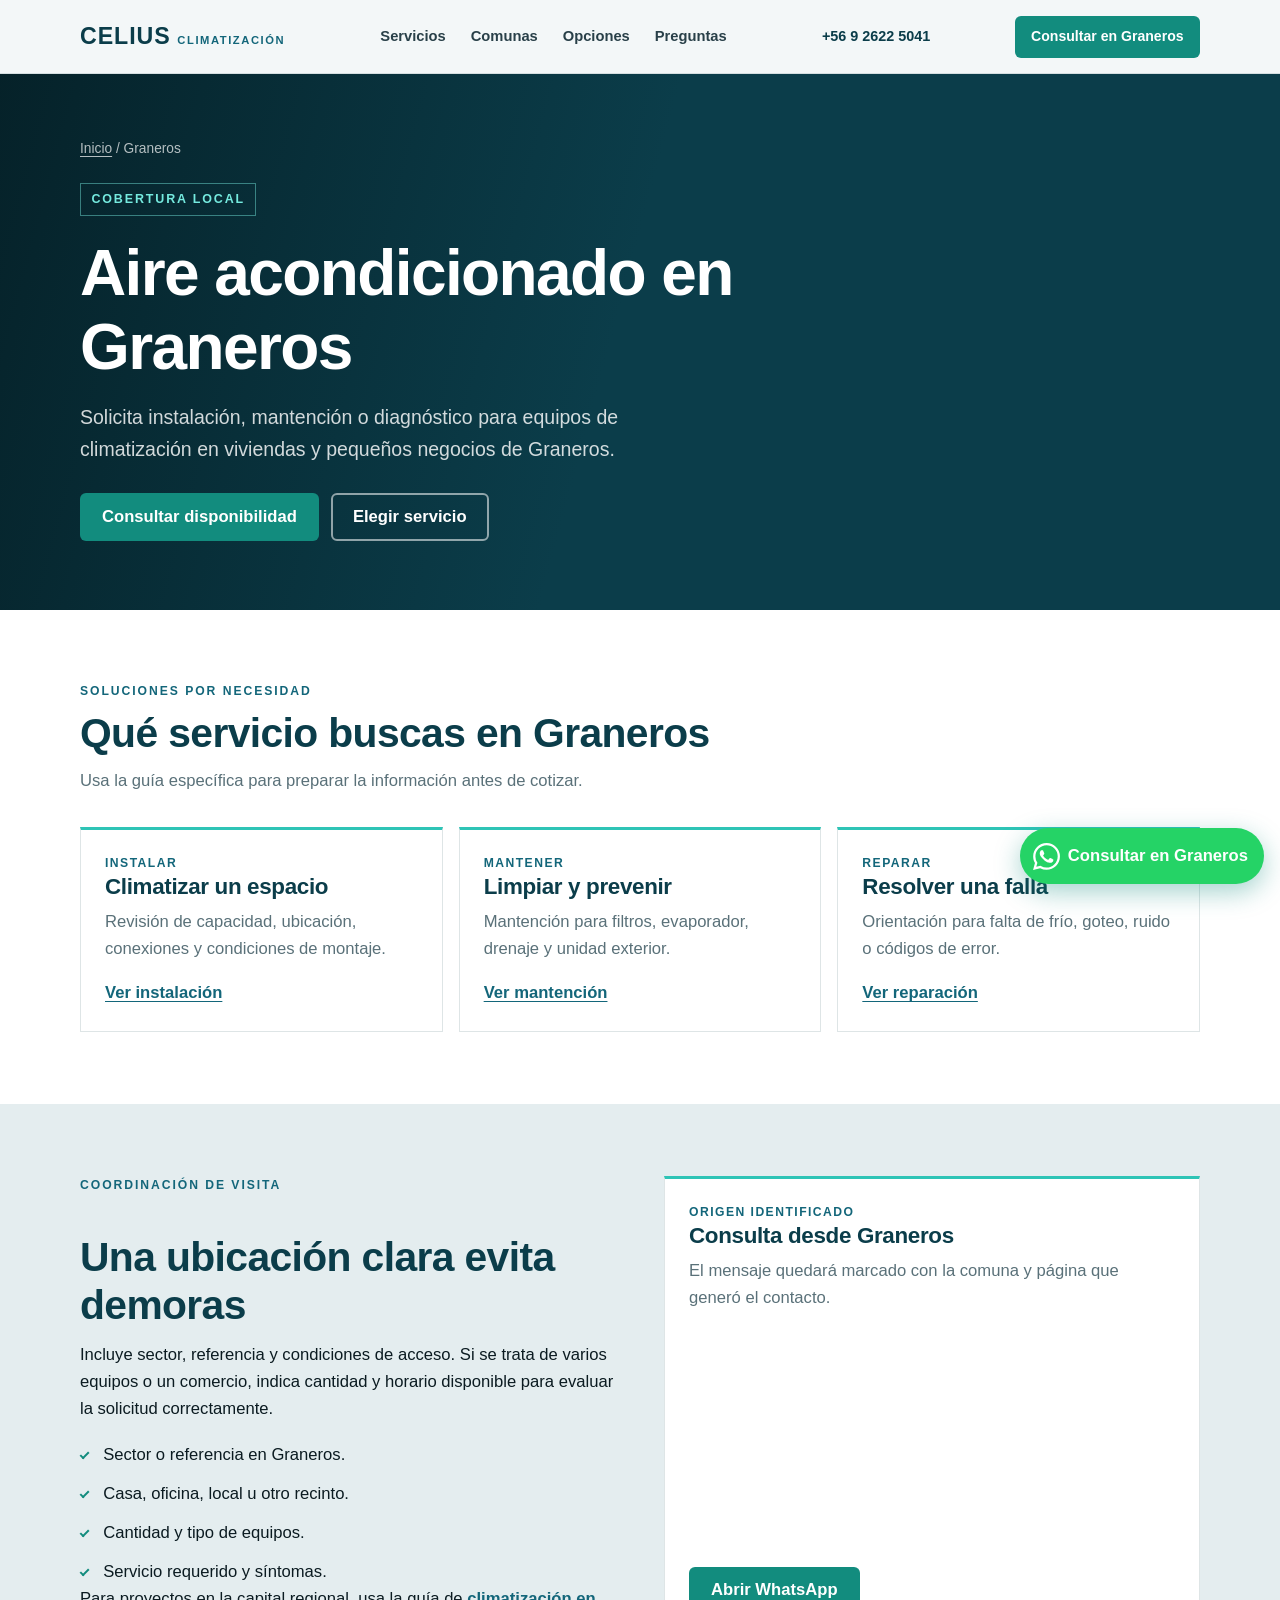
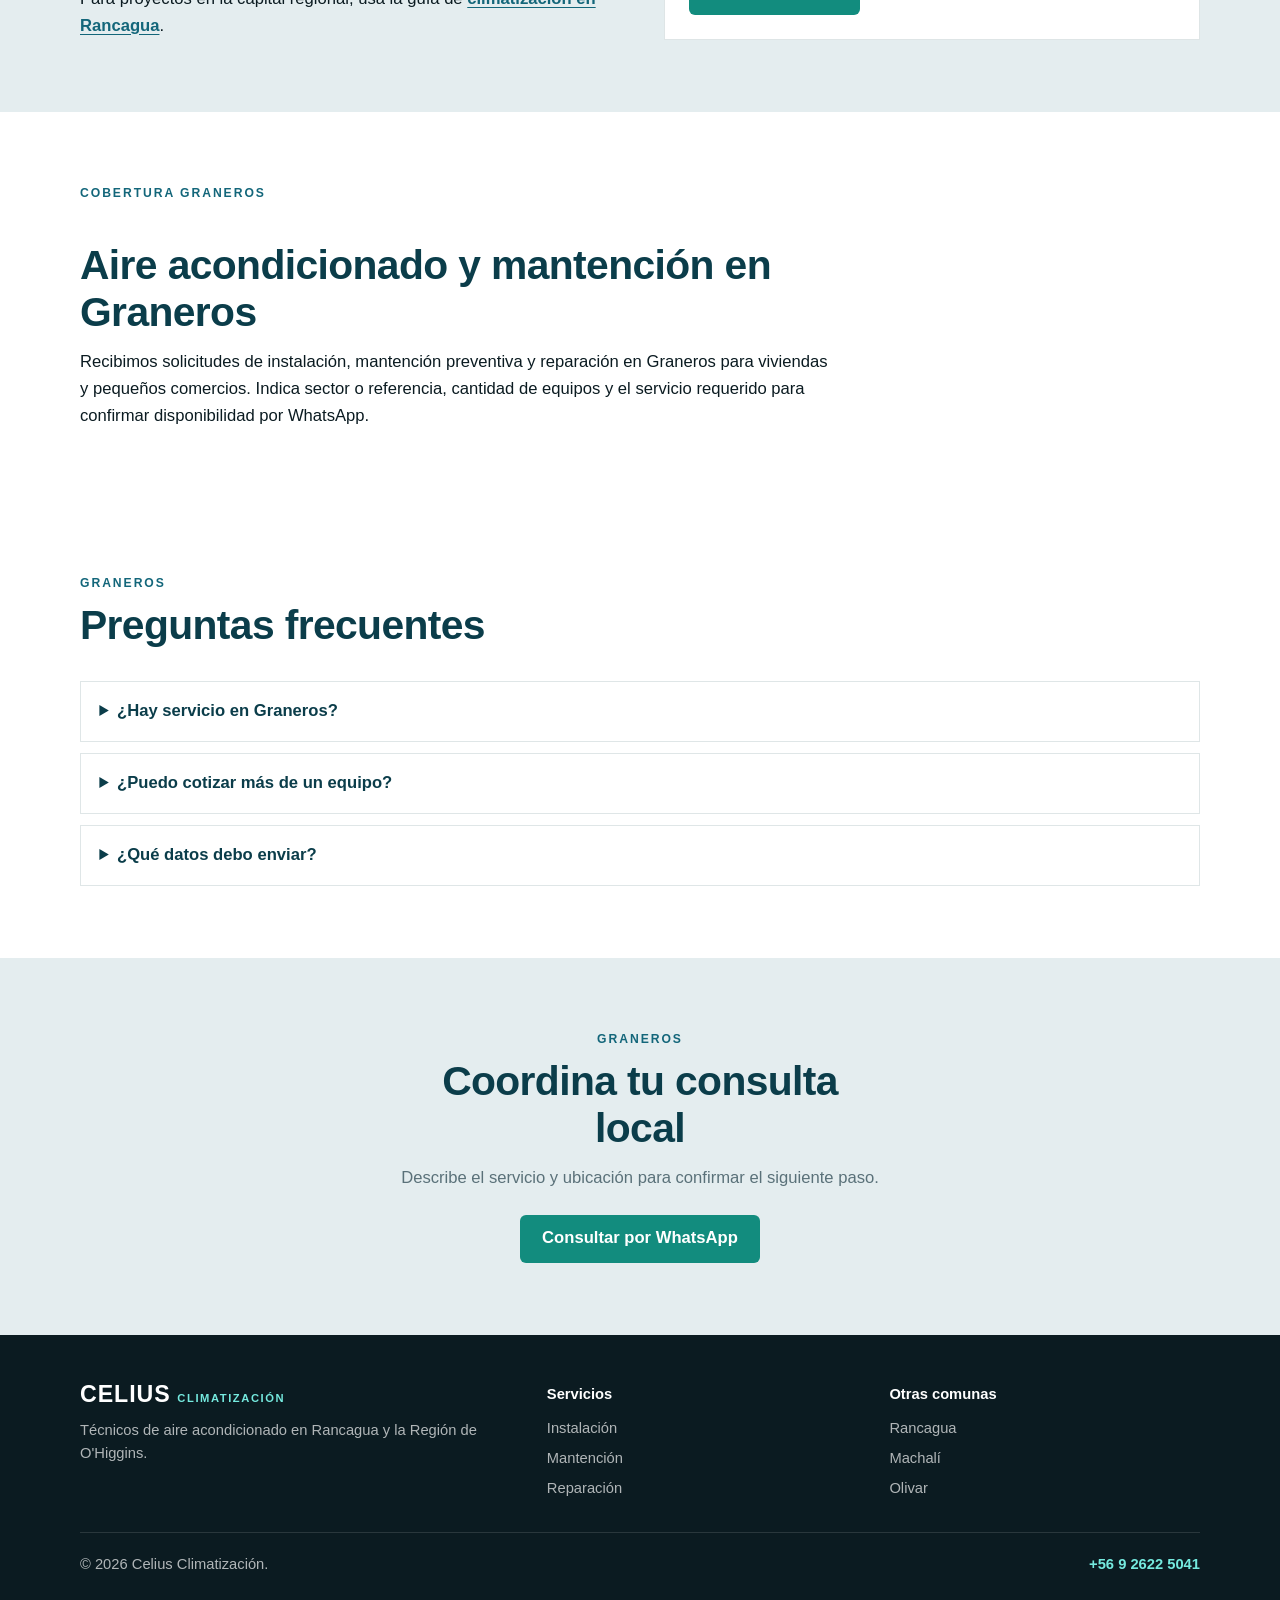
==== commit 3e6228cb: "Resolve home/Rancagua cannibalization and instrument GA4 lead events. Consolidate transactional inte" ====
--- a/aire-acondicionado-graneros/index.html
+++ b/aire-acondicionado-graneros/index.html
@@ -5,7 +5,7 @@
   <title>Aire Acondicionado en Graneros | Servicio Técnico Local</title>
   <meta name="description" content="Cotiza instalación, mantención y reparación de aire acondicionado en Graneros. Atención residencial y comercial coordinada por WhatsApp.">
   <meta name="robots" content="index, follow, max-image-preview:large">
-  <link rel="canonical" href="https://www.celius.cl/aire-acondicionado-graneros/"><link rel="icon" href="/favicon.ico" sizes="any"><link rel="stylesheet" href="/assets/site.css?v=20261112">
+  <link rel="canonical" href="https://www.celius.cl/aire-acondicionado-graneros/"><link rel="icon" href="/favicon.ico" sizes="any"><link rel="stylesheet" href="/assets/site.css?v=20261116">
   <meta property="og:type" content="website"><meta property="og:locale" content="es_CL"><meta property="og:site_name" content="Celius Climatización">
   <meta property="og:title" content="Aire Acondicionado en Graneros"><meta property="og:description" content="Instalación, mantención y reparación de climatización en Graneros."><meta property="og:url" content="https://www.celius.cl/aire-acondicionado-graneros/"><meta property="og:image" content="https://www.celius.cl/images/hero-instalacion-exterior.jpg">
   <script type="application/ld+json">
@@ -48,8 +48,15 @@
       </div>
     </div></section>
     <section class="deep"><div class="wrap split">
-      <div class="content reveal"><span class="eyebrow">Coordinación de visita</span><h2>Una ubicación clara evita demoras</h2><p>Incluye sector, referencia y condiciones de acceso. Si se trata de varios equipos o un comercio, indica cantidad y horario disponible para evaluar la solicitud correctamente.</p><ul class="check-list"><li>Sector o referencia en Graneros.</li><li>Casa, oficina, local u otro recinto.</li><li>Cantidad y tipo de equipos.</li><li>Servicio requerido y síntomas.</li></ul></div>
+      <div class="content reveal"><span class="eyebrow">Coordinación de visita</span><h2>Una ubicación clara evita demoras</h2><p>Incluye sector, referencia y condiciones de acceso. Si se trata de varios equipos o un comercio, indica cantidad y horario disponible para evaluar la solicitud correctamente.</p><ul class="check-list"><li>Sector o referencia en Graneros.</li><li>Casa, oficina, local u otro recinto.</li><li>Cantidad y tipo de equipos.</li><li>Servicio requerido y síntomas.</li></ul><p>Para proyectos en la capital regional, usa la guía de <a class="text-link" href="/aire-acondicionado-rancagua/">climatización en Rancagua</a>.</p></div>
       <aside class="card reveal"><span class="number">ORIGEN IDENTIFICADO</span><h2>Consulta desde Graneros</h2><p>El mensaje quedará marcado con la comuna y página que generó el contacto.</p><a class="btn btn-primary" href="https://wa.me/56926225041" data-wa data-wa-source="graneros-datos" data-wa-msg="Hola Celius Climatización, estoy en Graneros. Sector: / Cantidad de equipos: / Necesito:">Abrir WhatsApp</a></aside>
+    </div></section>
+    <section class="surface" id="cobertura-graneros"><div class="wrap">
+      <div class="content reveal">
+        <span class="eyebrow">Cobertura Graneros</span>
+        <h2>Aire acondicionado y mantención en Graneros</h2>
+        <p>Recibimos solicitudes de instalación, mantención preventiva y reparación en Graneros para viviendas y pequeños comercios. Indica sector o referencia, cantidad de equipos y el servicio requerido para confirmar disponibilidad por WhatsApp.</p>
+      </div>
     </div></section>
     <section class="surface" id="preguntas"><div class="wrap">
       <div class="section-head reveal"><span class="eyebrow">Graneros</span><h2>Preguntas frecuentes</h2></div>
@@ -67,6 +74,6 @@
     <div><p class="footer-title">Otras comunas</p><ul class="footer-links"><li><a href="/aire-acondicionado-rancagua/">Rancagua</a></li><li><a href="/aire-acondicionado-machali/">Machalí</a></li><li><a href="/aire-acondicionado-olivar/">Olivar</a></li></ul></div>
   </div><div class="wrap footer-meta"><p>© <span id="year"></span> Celius Climatización.</p><p class="footer-contact"><a href="tel:+56926225041">+56 9 2622 5041</a></p></div></footer>
   <a class="wa-float" href="https://wa.me/56926225041" data-wa data-wa-source="graneros-flotante" data-wa-msg="Hola Celius Climatización, necesito servicio en Graneros. Necesito:" aria-label="Consultar servicio en Graneros"><svg viewBox="0 0 24 24" aria-hidden="true" fill="currentColor"><path d="M17.472 14.382c-.297-.149-1.758-.867-2.03-.967-.273-.099-.471-.148-.67.15-.197.297-.767.966-.94 1.164-.173.199-.347.223-.644.075-.297-.15-1.255-.463-2.39-1.475-.883-.788-1.48-1.761-1.653-2.059-.173-.297-.018-.458.13-.606.134-.133.298-.347.446-.52.149-.174.198-.298.298-.497.099-.198.05-.371-.025-.52-.075-.149-.669-1.612-.916-2.207-.242-.579-.487-.5-.669-.51-.173-.008-.371-.01-.57-.01-.198 0-.52.074-.792.372-.272.297-1.04 1.016-1.04 2.479 0 1.462 1.065 2.875 1.213 3.074.149.198 2.096 3.2 5.077 4.487.709.306 1.262.489 1.694.625.712.227 1.36.195 1.871.118.571-.085 1.758-.719 2.006-1.413.248-.694.248-1.289.173-1.413-.074-.124-.272-.198-.57-.347m-5.421 7.403h-.004a9.87 9.87 0 01-5.031-1.378l-.361-.214-3.741.982.998-3.648-.235-.374a9.86 9.86 0 01-1.51-5.26c.001-5.45 4.436-9.884 9.888-9.884 2.64 0 5.122 1.03 6.988 2.898a9.825 9.825 0 012.893 6.994c-.003 5.45-4.435 9.884-9.885 9.884m8.413-18.297A11.815 11.815 0 0012.05 0C5.495 0 .16 5.335.157 11.892c0 2.096.547 4.142 1.588 5.945L.057 24l6.305-1.654a11.882 11.882 0 005.683 1.448h.005c6.554 0 11.89-5.335 11.893-11.893a11.821 11.821 0 00-3.48-8.413z"/></svg><span class="wa-label">Consultar en Graneros</span></a>
-  <script src="/assets/site.js?v=20261112" defer></script>
+  <script src="/assets/site.js?v=20261116" defer></script>
 </body>
 </html>
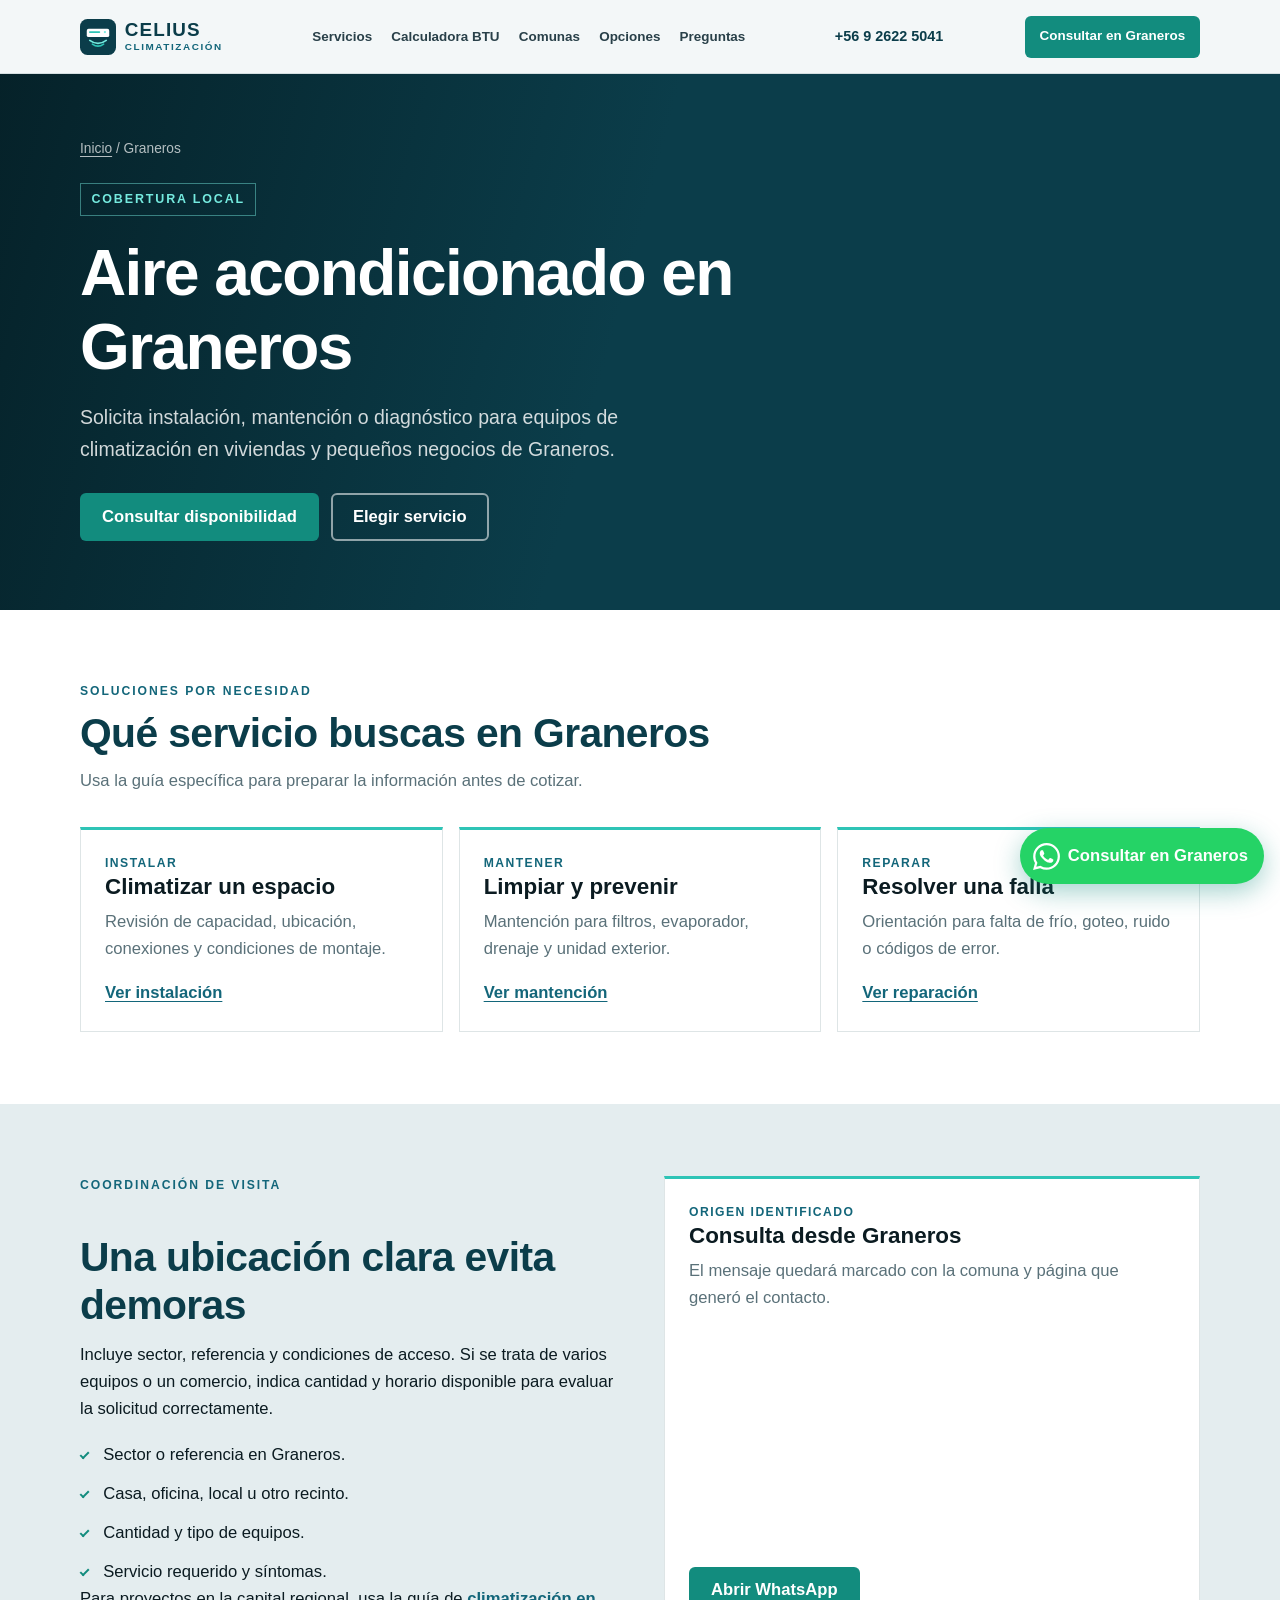
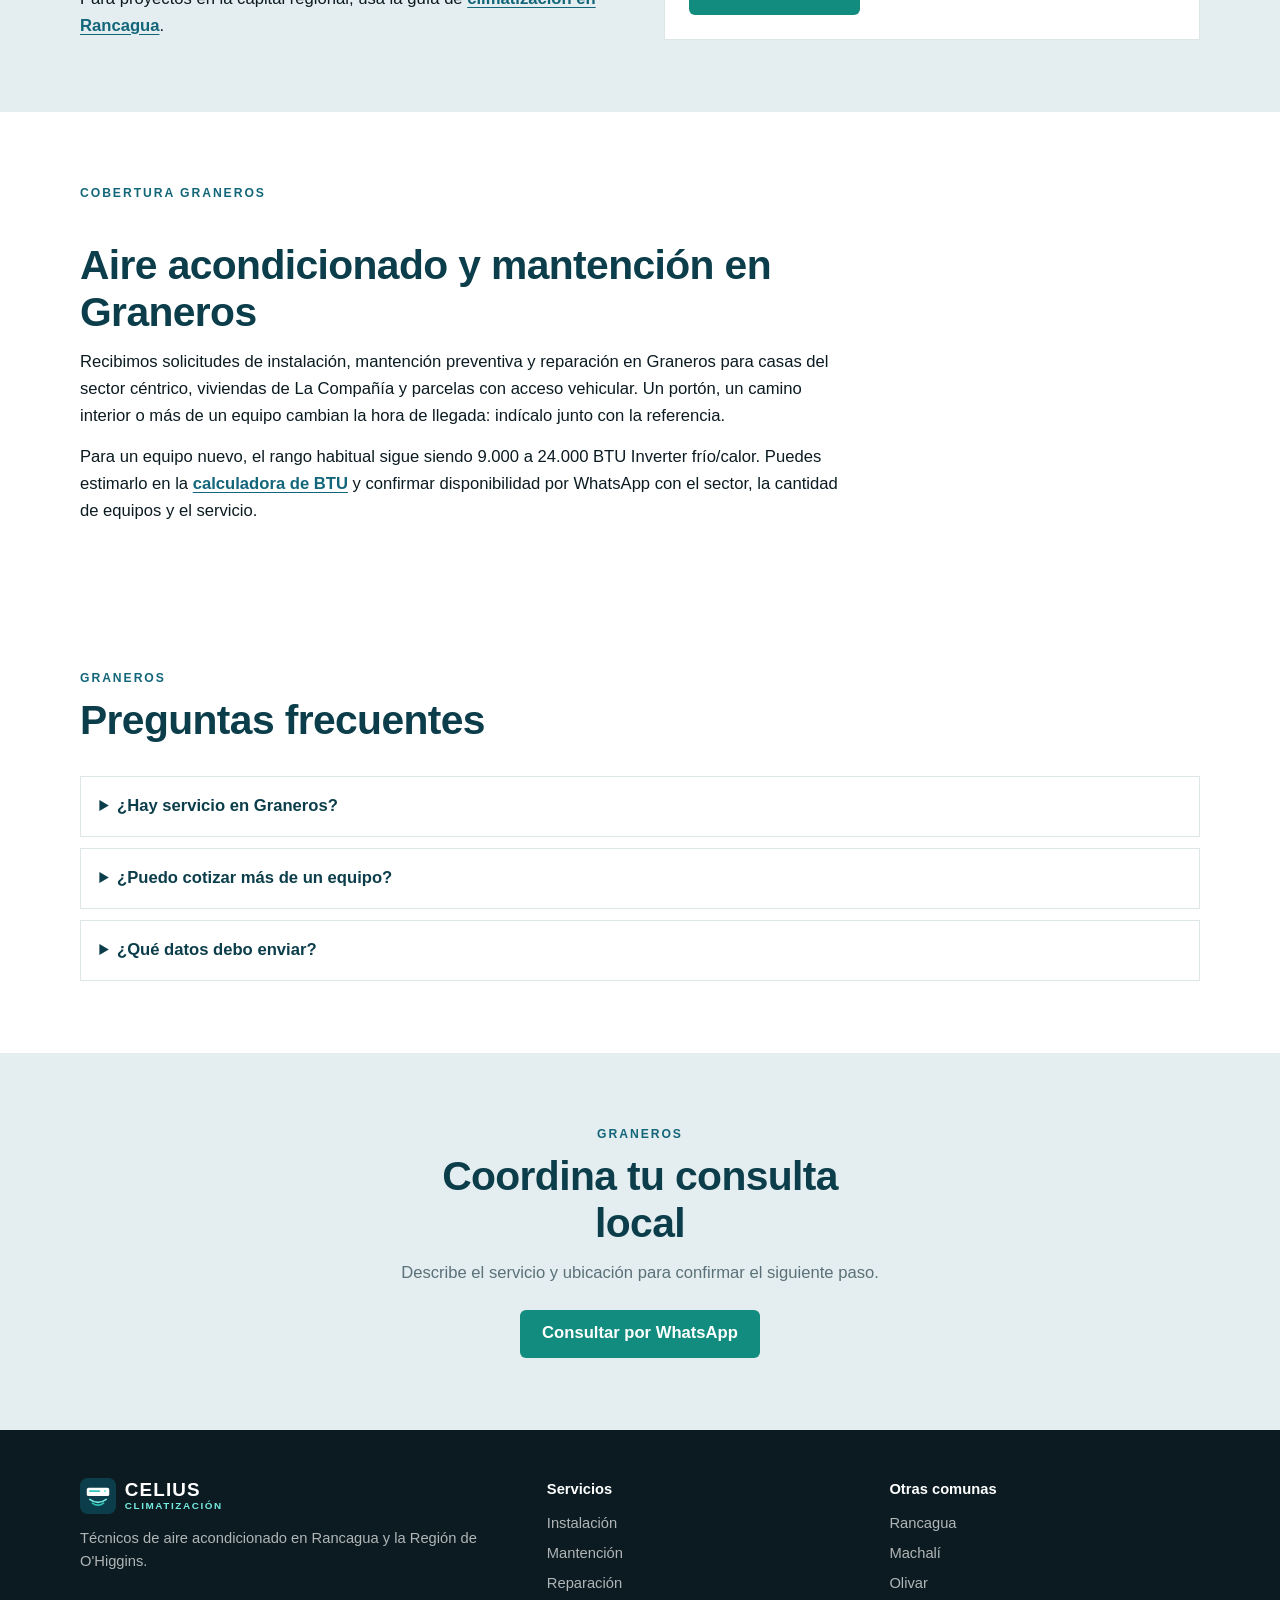
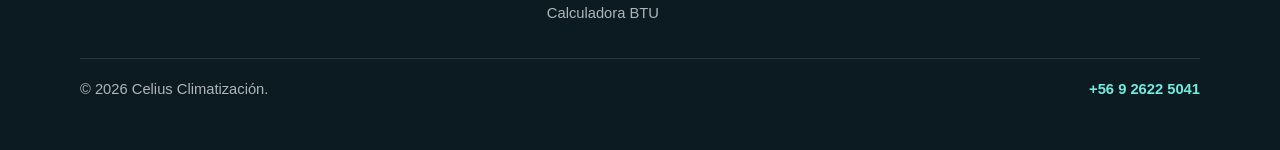
==== commit 89de685f: "Give Celius a brand, a local entity, and a BTU quote path. The site had no logo and no link to its G" ====
--- a/aire-acondicionado-graneros/index.html
+++ b/aire-acondicionado-graneros/index.html
@@ -5,13 +5,76 @@
   <title>Aire Acondicionado en Graneros | Servicio Técnico Local</title>
   <meta name="description" content="Cotiza instalación, mantención y reparación de aire acondicionado en Graneros. Atención residencial y comercial coordinada por WhatsApp.">
   <meta name="robots" content="index, follow, max-image-preview:large">
-  <link rel="canonical" href="https://www.celius.cl/aire-acondicionado-graneros/"><link rel="icon" href="/favicon.ico" sizes="any"><link rel="stylesheet" href="/assets/site.css?v=20261116">
+  <link rel="canonical" href="https://www.celius.cl/aire-acondicionado-graneros/"><link rel="icon" href="/favicon.ico?v=20261123" sizes="any">
+  <link rel="icon" type="image/svg+xml" href="/favicon.svg?v=20261123">
+  <link rel="icon" type="image/png" href="/favicon-32.png?v=20261123" sizes="32x32">
+  <link rel="icon" type="image/png" href="/icon-192.png" sizes="192x192">
+  <link rel="apple-touch-icon" href="/icon-192.png"><link rel="stylesheet" href="/assets/site.css?v=20261123">
   <meta property="og:type" content="website"><meta property="og:locale" content="es_CL"><meta property="og:site_name" content="Celius Climatización">
-  <meta property="og:title" content="Aire Acondicionado en Graneros"><meta property="og:description" content="Instalación, mantención y reparación de climatización en Graneros."><meta property="og:url" content="https://www.celius.cl/aire-acondicionado-graneros/"><meta property="og:image" content="https://www.celius.cl/images/hero-instalacion-exterior.jpg">
+  <meta property="og:title" content="Aire Acondicionado en Graneros"><meta property="og:description" content="Instalación, mantención y reparación de climatización en Graneros."><meta property="og:url" content="https://www.celius.cl/aire-acondicionado-graneros/"><meta property="og:image" content="https://www.celius.cl/og-image.jpg?v=20261123"><meta property="og:image:width" content="1200"><meta property="og:image:height" content="630"><meta property="og:image:alt" content="Celius Climatización, aire acondicionado en Rancagua y la Región de O'Higgins"><meta name="twitter:card" content="summary_large_image"><meta name="twitter:title" content="Aire Acondicionado en Graneros"><meta name="twitter:description" content="Instalación, mantención y reparación de climatización en Graneros."><meta name="twitter:image" content="https://www.celius.cl/og-image.jpg?v=20261123">
   <script type="application/ld+json">
   {
     "@context":"https://schema.org",
     "@graph":[
+      {
+        "@type": ["HVACBusiness", "LocalBusiness"],
+        "@id": "https://www.celius.cl/#business",
+        "name": "Celius Climatización",
+        "alternateName": ["Celius", "Celius Aire Acondicionado"],
+        "legalName": "Celius Climatización",
+        "url": "https://www.celius.cl/",
+        "telephone": "+56926225041",
+        "image": "https://www.celius.cl/images/hero-instalacion-exterior.jpg",
+        "logo": {"@type": "ImageObject", "url": "https://www.celius.cl/icon-512.png", "width": 512, "height": 512},
+        "priceRange": "$$",
+        "description": "Técnicos de aire acondicionado en Rancagua: instalación, mantención y reparación de climatización para hogares y comercios. Atención a domicilio en Machalí, Graneros y Olivar.",
+        "address": {
+          "@type": "PostalAddress",
+          "addressLocality": "Rancagua",
+          "addressRegion": "Región del Libertador General Bernardo O'Higgins",
+          "addressCountry": "CL"
+        },
+        "geo": {
+          "@type": "GeoCircle",
+          "geoMidpoint": {"@type": "GeoCoordinates", "latitude": -34.1654, "longitude": -70.7398},
+          "geoRadius": "25000"
+        },
+        "areaServed": [
+          {"@type": "City", "name": "Rancagua", "sameAs": "https://www.wikidata.org/wiki/Q4582"},
+          {"@type": "City", "name": "Machalí", "sameAs": "https://www.wikidata.org/wiki/Q16915"},
+          {"@type": "City", "name": "Graneros", "sameAs": "https://www.wikidata.org/wiki/Q13068"},
+          {"@type": "City", "name": "Olivar", "sameAs": "https://www.wikidata.org/wiki/Q51053"},
+          {"@type": "AdministrativeArea", "name": "Región del Libertador General Bernardo O'Higgins", "sameAs": "https://www.wikidata.org/wiki/Q2133"}
+        ],
+        "knowsAbout": ["aire acondicionado", "climatización", "instalación split", "aire acondicionado inverter frío calor", "cálculo de BTU", "mantención inverter", "certificación SEC"],
+        "sameAs": [
+          "https://www.google.com/search?kgmid=/g/11_0j950ym",
+          "https://share.google/n70Rb0o22h0WcMHFc"
+        ],
+        "hasMap": "https://www.google.com/search?kgmid=/g/11_0j950ym&hl=es-CL",
+        "hasCredential": {
+          "@type": "EducationalOccupationalCredential",
+          "name": "Instalador autorizado SEC",
+          "credentialCategory": "Certificación SEC",
+          "recognizedBy": {"@type": "Organization", "name": "Superintendencia de Electricidad y Combustibles"}
+        },
+        "openingHoursSpecification": {
+          "@type": "OpeningHoursSpecification",
+          "dayOfWeek": ["Monday", "Tuesday", "Wednesday", "Thursday", "Friday", "Saturday"],
+          "opens": "09:00",
+          "closes": "19:00"
+        },
+        "hasOfferCatalog": {
+          "@type": "OfferCatalog",
+          "name": "Servicios de aire acondicionado",
+          "itemListElement": [
+            {"@type": "Offer", "itemOffered": {"@type": "Service", "name": "Instalación de aire acondicionado", "url": "https://www.celius.cl/instalacion-aire-acondicionado/"}},
+            {"@type": "Offer", "itemOffered": {"@type": "Service", "name": "Mantención de aire acondicionado", "url": "https://www.celius.cl/mantencion-aire-acondicionado/"}},
+            {"@type": "Offer", "itemOffered": {"@type": "Service", "name": "Reparación de aire acondicionado", "url": "https://www.celius.cl/reparacion-aire-acondicionado/"}},
+            {"@type": "Offer", "itemOffered": {"@type": "Service", "name": "Calculadora de BTU", "url": "https://www.celius.cl/calculadora-btu/"}}
+          ]
+        }
+      },
       {"@type":"WebPage","@id":"https://www.celius.cl/aire-acondicionado-graneros/#webpage","url":"https://www.celius.cl/aire-acondicionado-graneros/","name":"Aire Acondicionado en Graneros","description":"Instalación, mantención y reparación de aire acondicionado en Graneros.","isPartOf":{"@id":"https://www.celius.cl/#website"},"about":{"@id":"https://www.celius.cl/#business"}},
       {"@type":"BreadcrumbList","itemListElement":[{"@type":"ListItem","position":1,"name":"Inicio","item":"https://www.celius.cl/"},{"@type":"ListItem","position":2,"name":"Aire acondicionado en Graneros","item":"https://www.celius.cl/aire-acondicionado-graneros/"}]},
       {"@type":"FAQPage","mainEntity":[
@@ -26,9 +89,9 @@
 <body data-page="comuna-graneros">
   <a class="skip-link" href="#contenido">Saltar al contenido</a>
   <header class="site-header"><div class="wrap header-inner">
-    <a class="logo" href="/" aria-label="Celius Climatización, inicio"><span class="logo-mark">Celius</span><span class="logo-sub">Climatización</span></a>
+    <a class="logo" href="/" aria-label="Celius Climatización, inicio"><svg class="logo-iso" viewBox="0 0 48 48" aria-hidden="true" focusable="false"><rect width="48" height="48" rx="10" fill="#0B3D4A"/><rect x="9" y="13" width="30" height="11" rx="2.5" fill="#fff"/><rect x="12" y="16.2" width="15" height="2.4" rx="1.2" fill="#2EC4B6"/><circle cx="33.2" cy="17.4" r="1.5" fill="#75EADF"/><path d="M13 28.5c7 5.2 15 5.2 22 0" fill="none" stroke="#75EADF" stroke-width="2.2" stroke-linecap="round"/><path d="M16.5 33.5c5 3.6 10 3.6 15 0" fill="none" stroke="#2EC4B6" stroke-width="2.2" stroke-linecap="round"/></svg><span class="logo-words"><span class="logo-mark">Celius</span><span class="logo-sub">Climatización</span></span></a>
     <button class="nav-toggle" type="button" aria-expanded="false" aria-controls="site-nav" aria-label="Abrir menú"><span></span></button>
-    <nav class="site-nav" id="site-nav" aria-label="Principal"><ul><li><a href="/#servicios">Servicios</a></li><li><a href="/#cobertura">Comunas</a></li><li><a href="#opciones">Opciones</a></li><li><a href="#preguntas">Preguntas</a></li></ul></nav>
+    <nav class="site-nav" id="site-nav" aria-label="Principal"><ul><li><a href="/#servicios">Servicios</a></li><li><a href="/calculadora-btu/">Calculadora BTU</a></li><li><a href="/#cobertura">Comunas</a></li><li><a href="#opciones">Opciones</a></li><li><a href="#preguntas">Preguntas</a></li></ul></nav>
     <a class="header-phone" href="tel:+56926225041">+56 9 2622 5041</a>
       <a class="btn btn-primary header-cta" href="https://wa.me/56926225041" data-wa data-wa-source="graneros-header" data-wa-msg="Hola Celius Climatización, necesito servicio de aire acondicionado en Graneros. Sector: / Necesito:">Consultar en Graneros</a>
   </div></header>
@@ -42,20 +105,21 @@
     <section class="surface" id="opciones"><div class="wrap">
       <div class="section-head reveal"><span class="eyebrow">Soluciones por necesidad</span><h2>Qué servicio buscas en Graneros</h2><p>Usa la guía específica para preparar la información antes de cotizar.</p></div>
       <div class="card-grid cols-3">
-        <article class="card reveal"><span class="number">INSTALAR</span><h2>Climatizar un espacio</h2><p>Revisión de capacidad, ubicación, conexiones y condiciones de montaje.</p><a class="text-link" href="/instalacion-aire-acondicionado/">Ver instalación</a></article>
-        <article class="card reveal"><span class="number">MANTENER</span><h2>Limpiar y prevenir</h2><p>Mantención para filtros, evaporador, drenaje y unidad exterior.</p><a class="text-link" href="/mantencion-aire-acondicionado/">Ver mantención</a></article>
-        <article class="card reveal"><span class="number">REPARAR</span><h2>Resolver una falla</h2><p>Orientación para falta de frío, goteo, ruido o códigos de error.</p><a class="text-link" href="/reparacion-aire-acondicionado/">Ver reparación</a></article>
+        <article class="card reveal"><span class="number">INSTALAR</span><h3>Climatizar un espacio</h3><p>Revisión de capacidad, ubicación, conexiones y condiciones de montaje.</p><a class="text-link" href="/instalacion-aire-acondicionado/">Ver instalación</a></article>
+        <article class="card reveal"><span class="number">MANTENER</span><h3>Limpiar y prevenir</h3><p>Mantención para filtros, evaporador, drenaje y unidad exterior.</p><a class="text-link" href="/mantencion-aire-acondicionado/">Ver mantención</a></article>
+        <article class="card reveal"><span class="number">REPARAR</span><h3>Resolver una falla</h3><p>Orientación para falta de frío, goteo, ruido o códigos de error.</p><a class="text-link" href="/reparacion-aire-acondicionado/">Ver reparación</a></article>
       </div>
     </div></section>
     <section class="deep"><div class="wrap split">
       <div class="content reveal"><span class="eyebrow">Coordinación de visita</span><h2>Una ubicación clara evita demoras</h2><p>Incluye sector, referencia y condiciones de acceso. Si se trata de varios equipos o un comercio, indica cantidad y horario disponible para evaluar la solicitud correctamente.</p><ul class="check-list"><li>Sector o referencia en Graneros.</li><li>Casa, oficina, local u otro recinto.</li><li>Cantidad y tipo de equipos.</li><li>Servicio requerido y síntomas.</li></ul><p>Para proyectos en la capital regional, usa la guía de <a class="text-link" href="/aire-acondicionado-rancagua/">climatización en Rancagua</a>.</p></div>
-      <aside class="card reveal"><span class="number">ORIGEN IDENTIFICADO</span><h2>Consulta desde Graneros</h2><p>El mensaje quedará marcado con la comuna y página que generó el contacto.</p><a class="btn btn-primary" href="https://wa.me/56926225041" data-wa data-wa-source="graneros-datos" data-wa-msg="Hola Celius Climatización, estoy en Graneros. Sector: / Cantidad de equipos: / Necesito:">Abrir WhatsApp</a></aside>
+      <aside class="card reveal"><span class="number">ORIGEN IDENTIFICADO</span><h3>Consulta desde Graneros</h3><p>El mensaje quedará marcado con la comuna y página que generó el contacto.</p><a class="btn btn-primary" href="https://wa.me/56926225041" data-wa data-wa-source="graneros-datos" data-wa-msg="Hola Celius Climatización, estoy en Graneros. Sector: / Cantidad de equipos: / Necesito:">Abrir WhatsApp</a></aside>
     </div></section>
     <section class="surface" id="cobertura-graneros"><div class="wrap">
       <div class="content reveal">
         <span class="eyebrow">Cobertura Graneros</span>
         <h2>Aire acondicionado y mantención en Graneros</h2>
-        <p>Recibimos solicitudes de instalación, mantención preventiva y reparación en Graneros para viviendas y pequeños comercios. Indica sector o referencia, cantidad de equipos y el servicio requerido para confirmar disponibilidad por WhatsApp.</p>
+        <p>Recibimos solicitudes de instalación, mantención preventiva y reparación en Graneros para casas del sector céntrico, viviendas de La Compañía y parcelas con acceso vehicular. Un portón, un camino interior o más de un equipo cambian la hora de llegada: indícalo junto con la referencia.</p>
+        <p>Para un equipo nuevo, el rango habitual sigue siendo 9.000 a 24.000 BTU Inverter frío/calor. Puedes estimarlo en la <a class="text-link" href="/calculadora-btu/">calculadora de BTU</a> y confirmar disponibilidad por WhatsApp con el sector, la cantidad de equipos y el servicio.</p>
       </div>
     </div></section>
     <section class="surface" id="preguntas"><div class="wrap">
@@ -69,11 +133,11 @@
     <section class="cta-band deep"><div class="wrap reveal"><span class="eyebrow">Graneros</span><h2>Coordina tu consulta local</h2><p>Describe el servicio y ubicación para confirmar el siguiente paso.</p><a class="btn btn-primary" href="https://wa.me/56926225041" data-wa data-wa-source="graneros-cta-final" data-wa-msg="Hola Celius Climatización, necesito servicio en Graneros. Sector: / Servicio:">Consultar por WhatsApp</a></div></section>
   </main>
   <footer class="site-footer"><div class="wrap footer-grid">
-    <div><a class="logo" href="/"><span class="logo-mark">Celius</span><span class="logo-sub">Climatización</span></a><p>Técnicos de aire acondicionado en Rancagua y la Región de O'Higgins.</p></div>
-    <div><p class="footer-title">Servicios</p><ul class="footer-links"><li><a href="/instalacion-aire-acondicionado/">Instalación</a></li><li><a href="/mantencion-aire-acondicionado/">Mantención</a></li><li><a href="/reparacion-aire-acondicionado/">Reparación</a></li></ul></div>
+    <div><a class="logo" href="/" aria-label="Celius Climatización, inicio"><svg class="logo-iso" viewBox="0 0 48 48" aria-hidden="true" focusable="false"><rect width="48" height="48" rx="10" fill="#0B3D4A"/><rect x="9" y="13" width="30" height="11" rx="2.5" fill="#fff"/><rect x="12" y="16.2" width="15" height="2.4" rx="1.2" fill="#2EC4B6"/><circle cx="33.2" cy="17.4" r="1.5" fill="#75EADF"/><path d="M13 28.5c7 5.2 15 5.2 22 0" fill="none" stroke="#75EADF" stroke-width="2.2" stroke-linecap="round"/><path d="M16.5 33.5c5 3.6 10 3.6 15 0" fill="none" stroke="#2EC4B6" stroke-width="2.2" stroke-linecap="round"/></svg><span class="logo-words"><span class="logo-mark">Celius</span><span class="logo-sub">Climatización</span></span></a><p>Técnicos de aire acondicionado en Rancagua y la Región de O'Higgins.</p></div>
+    <div><p class="footer-title">Servicios</p><ul class="footer-links"><li><a href="/instalacion-aire-acondicionado/">Instalación</a></li><li><a href="/mantencion-aire-acondicionado/">Mantención</a></li><li><a href="/reparacion-aire-acondicionado/">Reparación</a></li><li><a href="/calculadora-btu/">Calculadora BTU</a></li></ul></div>
     <div><p class="footer-title">Otras comunas</p><ul class="footer-links"><li><a href="/aire-acondicionado-rancagua/">Rancagua</a></li><li><a href="/aire-acondicionado-machali/">Machalí</a></li><li><a href="/aire-acondicionado-olivar/">Olivar</a></li></ul></div>
   </div><div class="wrap footer-meta"><p>© <span id="year"></span> Celius Climatización.</p><p class="footer-contact"><a href="tel:+56926225041">+56 9 2622 5041</a></p></div></footer>
   <a class="wa-float" href="https://wa.me/56926225041" data-wa data-wa-source="graneros-flotante" data-wa-msg="Hola Celius Climatización, necesito servicio en Graneros. Necesito:" aria-label="Consultar servicio en Graneros"><svg viewBox="0 0 24 24" aria-hidden="true" fill="currentColor"><path d="M17.472 14.382c-.297-.149-1.758-.867-2.03-.967-.273-.099-.471-.148-.67.15-.197.297-.767.966-.94 1.164-.173.199-.347.223-.644.075-.297-.15-1.255-.463-2.39-1.475-.883-.788-1.48-1.761-1.653-2.059-.173-.297-.018-.458.13-.606.134-.133.298-.347.446-.52.149-.174.198-.298.298-.497.099-.198.05-.371-.025-.52-.075-.149-.669-1.612-.916-2.207-.242-.579-.487-.5-.669-.51-.173-.008-.371-.01-.57-.01-.198 0-.52.074-.792.372-.272.297-1.04 1.016-1.04 2.479 0 1.462 1.065 2.875 1.213 3.074.149.198 2.096 3.2 5.077 4.487.709.306 1.262.489 1.694.625.712.227 1.36.195 1.871.118.571-.085 1.758-.719 2.006-1.413.248-.694.248-1.289.173-1.413-.074-.124-.272-.198-.57-.347m-5.421 7.403h-.004a9.87 9.87 0 01-5.031-1.378l-.361-.214-3.741.982.998-3.648-.235-.374a9.86 9.86 0 01-1.51-5.26c.001-5.45 4.436-9.884 9.888-9.884 2.64 0 5.122 1.03 6.988 2.898a9.825 9.825 0 012.893 6.994c-.003 5.45-4.435 9.884-9.885 9.884m8.413-18.297A11.815 11.815 0 0012.05 0C5.495 0 .16 5.335.157 11.892c0 2.096.547 4.142 1.588 5.945L.057 24l6.305-1.654a11.882 11.882 0 005.683 1.448h.005c6.554 0 11.89-5.335 11.893-11.893a11.821 11.821 0 00-3.48-8.413z"/></svg><span class="wa-label">Consultar en Graneros</span></a>
-  <script src="/assets/site.js?v=20261116" defer></script>
+  <script src="/assets/site.js?v=20261123" defer></script>
 </body>
 </html>
--- a/assets/site.css
+++ b/assets/site.css
@@ -50,9 +50,11 @@
 }
 .site-header.is-scrolled { box-shadow: 0 6px 24px rgba(11, 61, 74, .08); }
 .header-inner { display: flex; align-items: center; justify-content: space-between; gap: 1rem; }
-.logo { display: inline-flex; align-items: baseline; gap: .42rem; color: var(--brand); line-height: 1; }
-.logo-mark { font-family: var(--display); font-size: 1.45rem; font-weight: 800; letter-spacing: .04em; text-transform: uppercase; }
-.logo-sub { font-size: .7rem; font-weight: 700; letter-spacing: .14em; text-transform: uppercase; color: var(--brand-mid); }
+.logo { display: inline-flex; align-items: center; gap: .55rem; color: var(--brand); line-height: 1; }
+.logo-iso { width: 36px; height: 36px; flex: none; }
+.logo-words { display: flex; flex-direction: column; align-items: flex-start; gap: .1rem; }
+.logo-mark { font-family: var(--display); font-size: 1.18rem; font-weight: 800; letter-spacing: .06em; text-transform: uppercase; }
+.logo-sub { font-size: .62rem; font-weight: 700; letter-spacing: .16em; text-transform: uppercase; color: var(--brand-mid); }
 .nav-toggle {
   display: inline-grid; place-items: center; width: 44px; height: 44px;
   border: 1px solid var(--line); border-radius: var(--radius);
@@ -107,8 +109,13 @@
 .hero, .page-hero { position: relative; isolation: isolate; overflow: hidden; color: var(--white); background: var(--brand); }
 .hero { min-height: min(780px, calc(100svh - var(--header-h))); display: grid; align-items: end; }
 .hero-media { position: absolute; inset: 0; z-index: -2; }
-.hero-media img { width: 100%; height: 100%; object-fit: cover; object-position: 70% center; }
-.hero::after, .page-hero::after {
+.hero-media picture, .visual picture, .work-card picture { display: contents; }
+.hero-media img { width: 100%; height: 100%; object-fit: cover; object-position: 78% 12%; }
+.hero::after {
+  content: ""; position: absolute; inset: 0; z-index: -1;
+  background: linear-gradient(102deg, rgba(5,32,39,.94) 0%, rgba(8,36,44,.78) 34%, rgba(11,61,74,.28) 62%, rgba(11,61,74,.08) 100%);
+}
+.page-hero::after {
   content: ""; position: absolute; inset: 0; z-index: -1;
   background: linear-gradient(105deg, rgba(5,32,39,.94), rgba(11,61,74,.82) 48%, rgba(11,61,74,.45));
 }
@@ -151,8 +158,7 @@
   display: flex; flex-direction: column; min-height: 100%; padding: 1.5rem;
   background: var(--white); border: 1px solid var(--line); border-top: 3px solid var(--frost);
 }
-.card h3, .card h2 { margin-bottom: .55rem; }
-.card h2 { font-size: 1.4rem; }
+.card h3, .card h2 { margin-bottom: .55rem; font-size: 1.4rem; }
 .card p { color: var(--muted); flex: 1; }
 .card .text-link, .card .btn { align-self: flex-start; margin-top: 1.1rem; }
 .number { color: var(--brand-mid); font-family: var(--display); font-size: .76rem; font-weight: 800; letter-spacing: .12em; }
@@ -248,9 +254,8 @@
   .nav-toggle { display: none; }
   .site-nav { position: static; inset: auto; padding: 0; border: 0; background: transparent; transform: none; opacity: 1; pointer-events: auto; }
   .site-nav ul { flex-direction: row; align-items: center; }
-  .site-nav a { padding: .45rem .68rem; }
-  .header-phone { display: inline-flex; align-items: center; }
-  .header-cta { display: inline-flex; min-height: 42px; padding: .5rem .9rem; font-size: .88rem; }
+  .site-nav a { padding: .45rem .5rem; font-size: .84rem; }
+  .header-cta { display: inline-flex; min-height: 42px; padding: .5rem .8rem; font-size: .84rem; }
   .card-grid.cols-4 { grid-template-columns: repeat(4, 1fr); }
   .hero-content { padding: 6rem 0 6.5rem; }
   .site-footer { padding-bottom: 3rem; }
@@ -258,6 +263,49 @@
   .wa-label { display: inline; }
 }
 
+@media (min-width: 1100px) {
+  .header-phone { display: inline-flex; align-items: center; }
+}
+
+.gmb-proof {
+  display: flex; flex-wrap: wrap; align-items: center; justify-content: space-between;
+  gap: 1rem 1.5rem; margin-top: 1.4rem; padding: 1.15rem 1.25rem;
+  background: var(--white); border: 1px solid var(--line); border-left: 3px solid var(--frost);
+}
+.gmb-proof p { max-width: 62ch; color: var(--ink-soft); }
+
+.btu-layout { display: grid; gap: 1rem; align-items: start; }
+.btu-form, .btu-result { padding: 1.35rem; border: 1px solid var(--line); background: var(--white); }
+.btu-form { display: grid; gap: .9rem; border-top: 3px solid var(--frost); }
+.btu-grid { display: grid; gap: .9rem; }
+.btu-field { display: grid; gap: .35rem; }
+.btu-field span { font-family: var(--display); font-size: .78rem; font-weight: 800; letter-spacing: .08em; text-transform: uppercase; color: var(--brand); }
+.btu-field input, .btu-field select {
+  width: 100%; min-height: 48px; padding: .65rem .75rem;
+  border: 1px solid var(--line); border-radius: var(--radius);
+  background: var(--paper); color: var(--ink); font: inherit;
+}
+.btu-field input:focus, .btu-field select:focus { outline: 2px solid var(--frost); border-color: var(--brand-mid); }
+.btu-result { background: var(--brand); color: var(--white); border-color: transparent; }
+.btu-result p { color: rgba(255,255,255,.78); }
+.btu-kicker { display: block; margin-bottom: .35rem; color: var(--frost-bright); font-family: var(--display); font-size: .76rem; font-weight: 800; letter-spacing: .14em; text-transform: uppercase; }
+.btu-result .btu-figure { color: var(--white); font-family: var(--display); font-size: clamp(2rem, 5vw, 3rem); letter-spacing: -.03em; line-height: 1.05; }
+.btu-result .btu-raw { margin: .45rem 0 .8rem; color: var(--frost-bright); font-weight: 750; }
+.btu-actions { display: flex; flex-wrap: wrap; gap: .7rem; margin-top: 1.15rem; }
+.btu-table-wrap { overflow-x: auto; }
+.btu-table { width: 100%; border-collapse: collapse; font-size: .96rem; }
+.btu-table th, .btu-table td { text-align: left; padding: .75rem .55rem; border-bottom: 1px solid var(--line); vertical-align: top; }
+.btu-table th { color: var(--brand); font-family: var(--display); font-size: .82rem; letter-spacing: .06em; text-transform: uppercase; }
+
+@media (min-width: 720px) {
+  .btu-grid { grid-template-columns: 1fr 1fr; }
+  .btu-field-wide { grid-column: 1 / -1; }
+}
+@media (min-width: 900px) {
+  .btu-layout { grid-template-columns: 1.15fr .85fr; }
+  .btu-result { position: sticky; top: calc(var(--header-h) + 1rem); }
+}
+
 @media (prefers-reduced-motion: reduce) {
   html { scroll-behavior: auto; }
   *, *::before, *::after { animation-duration: .01ms !important; transition-duration: .01ms !important; }
